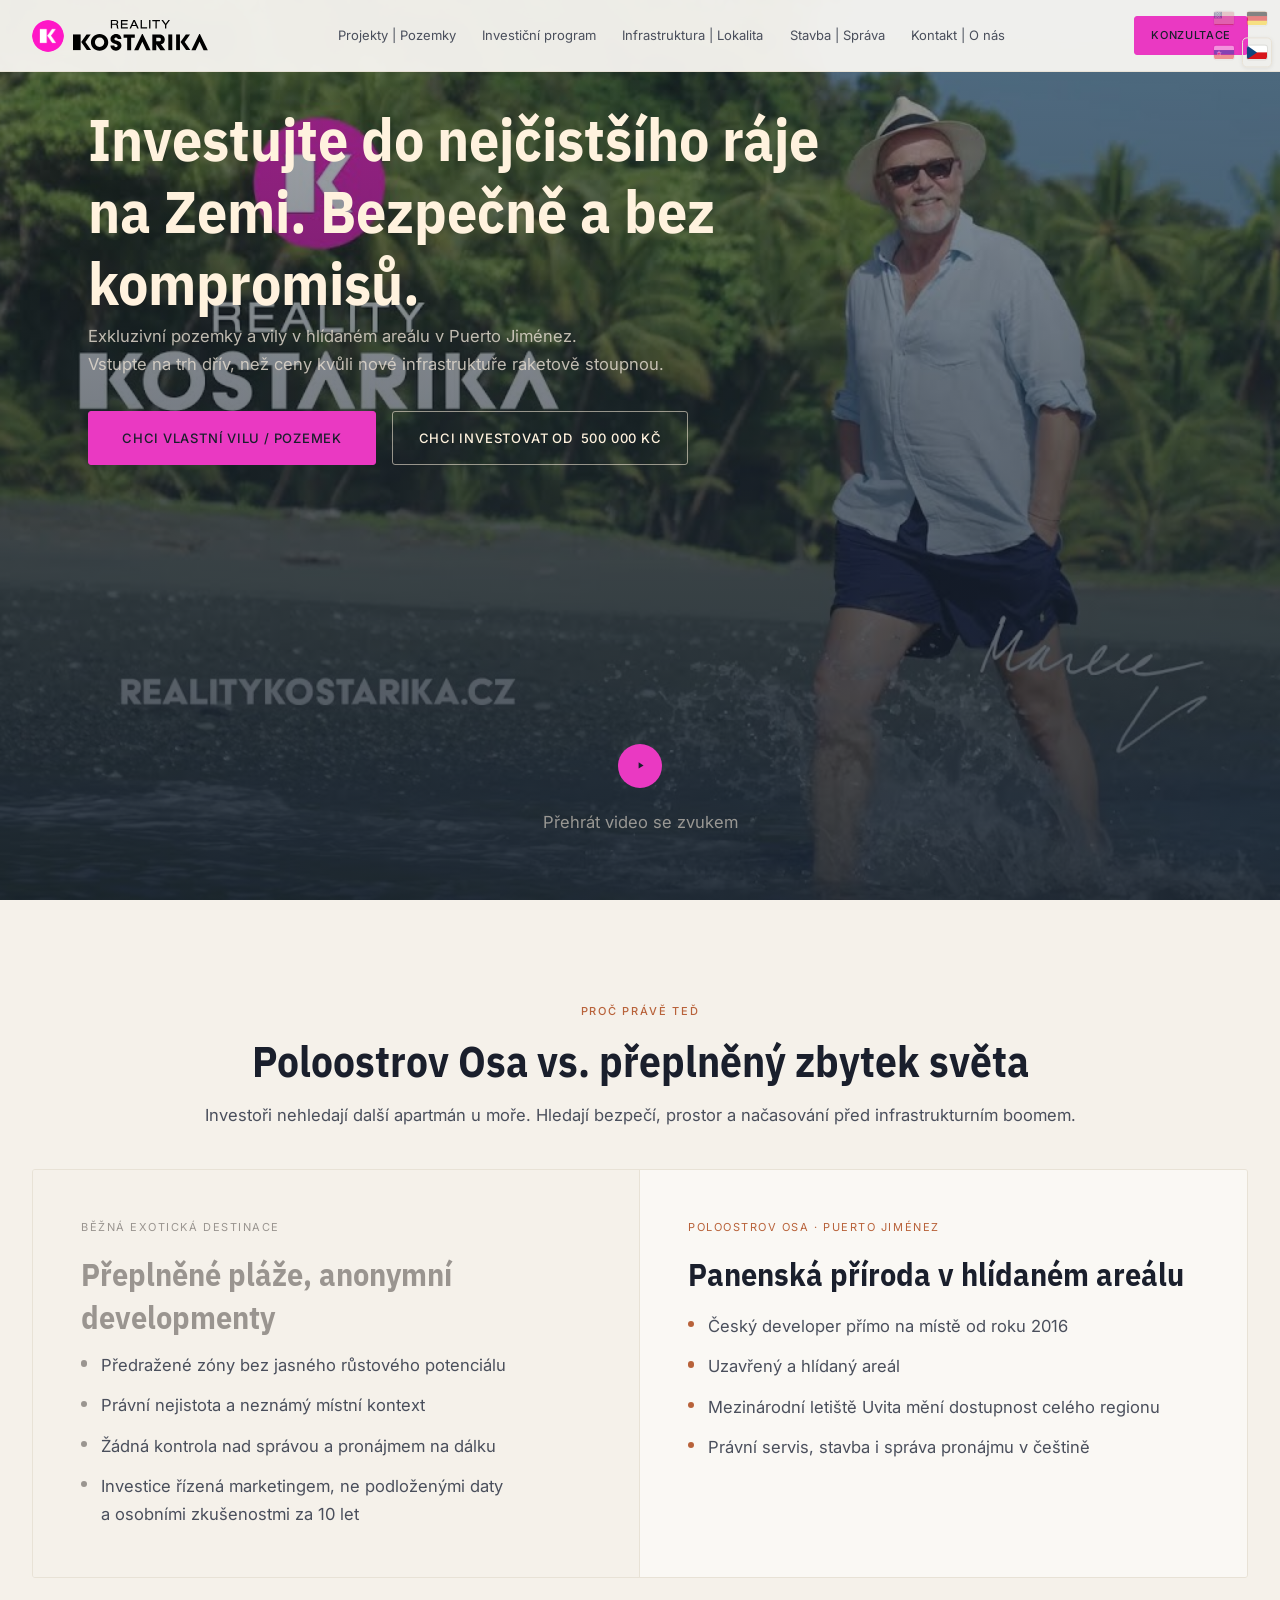
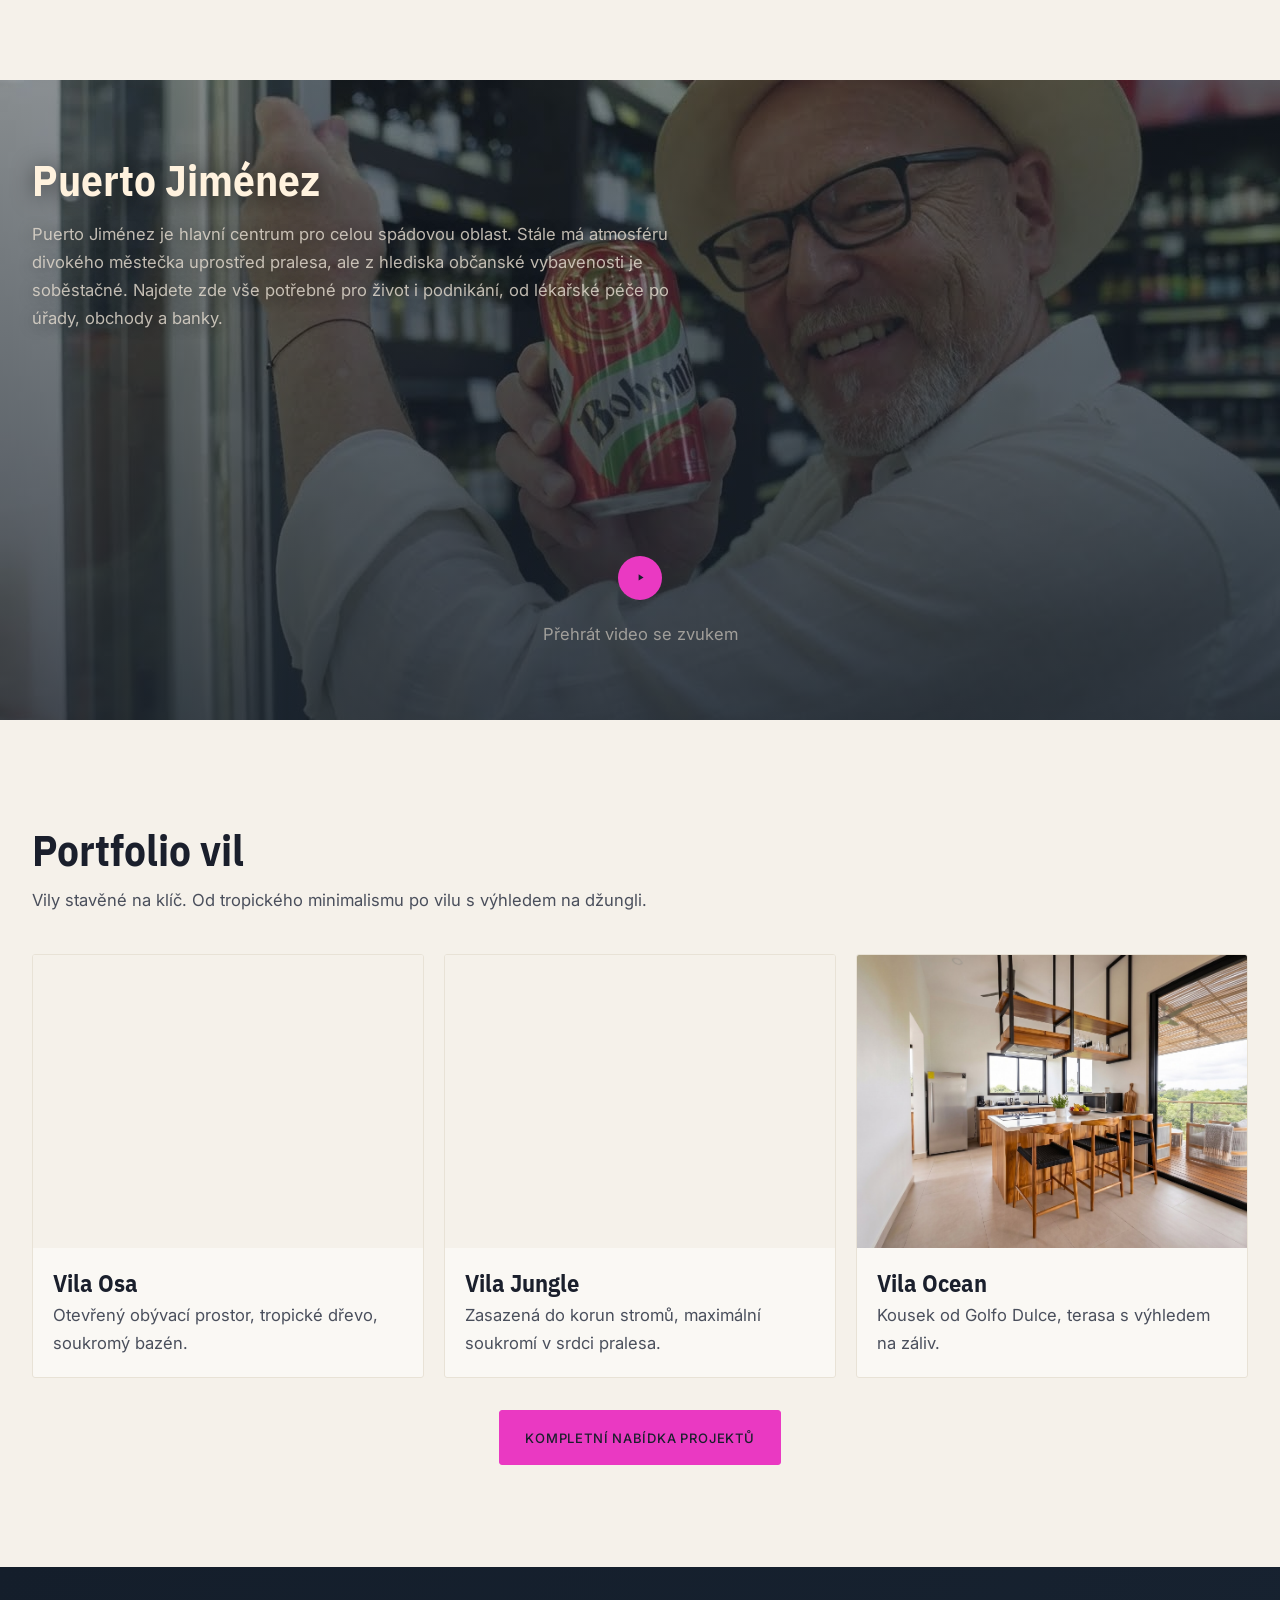
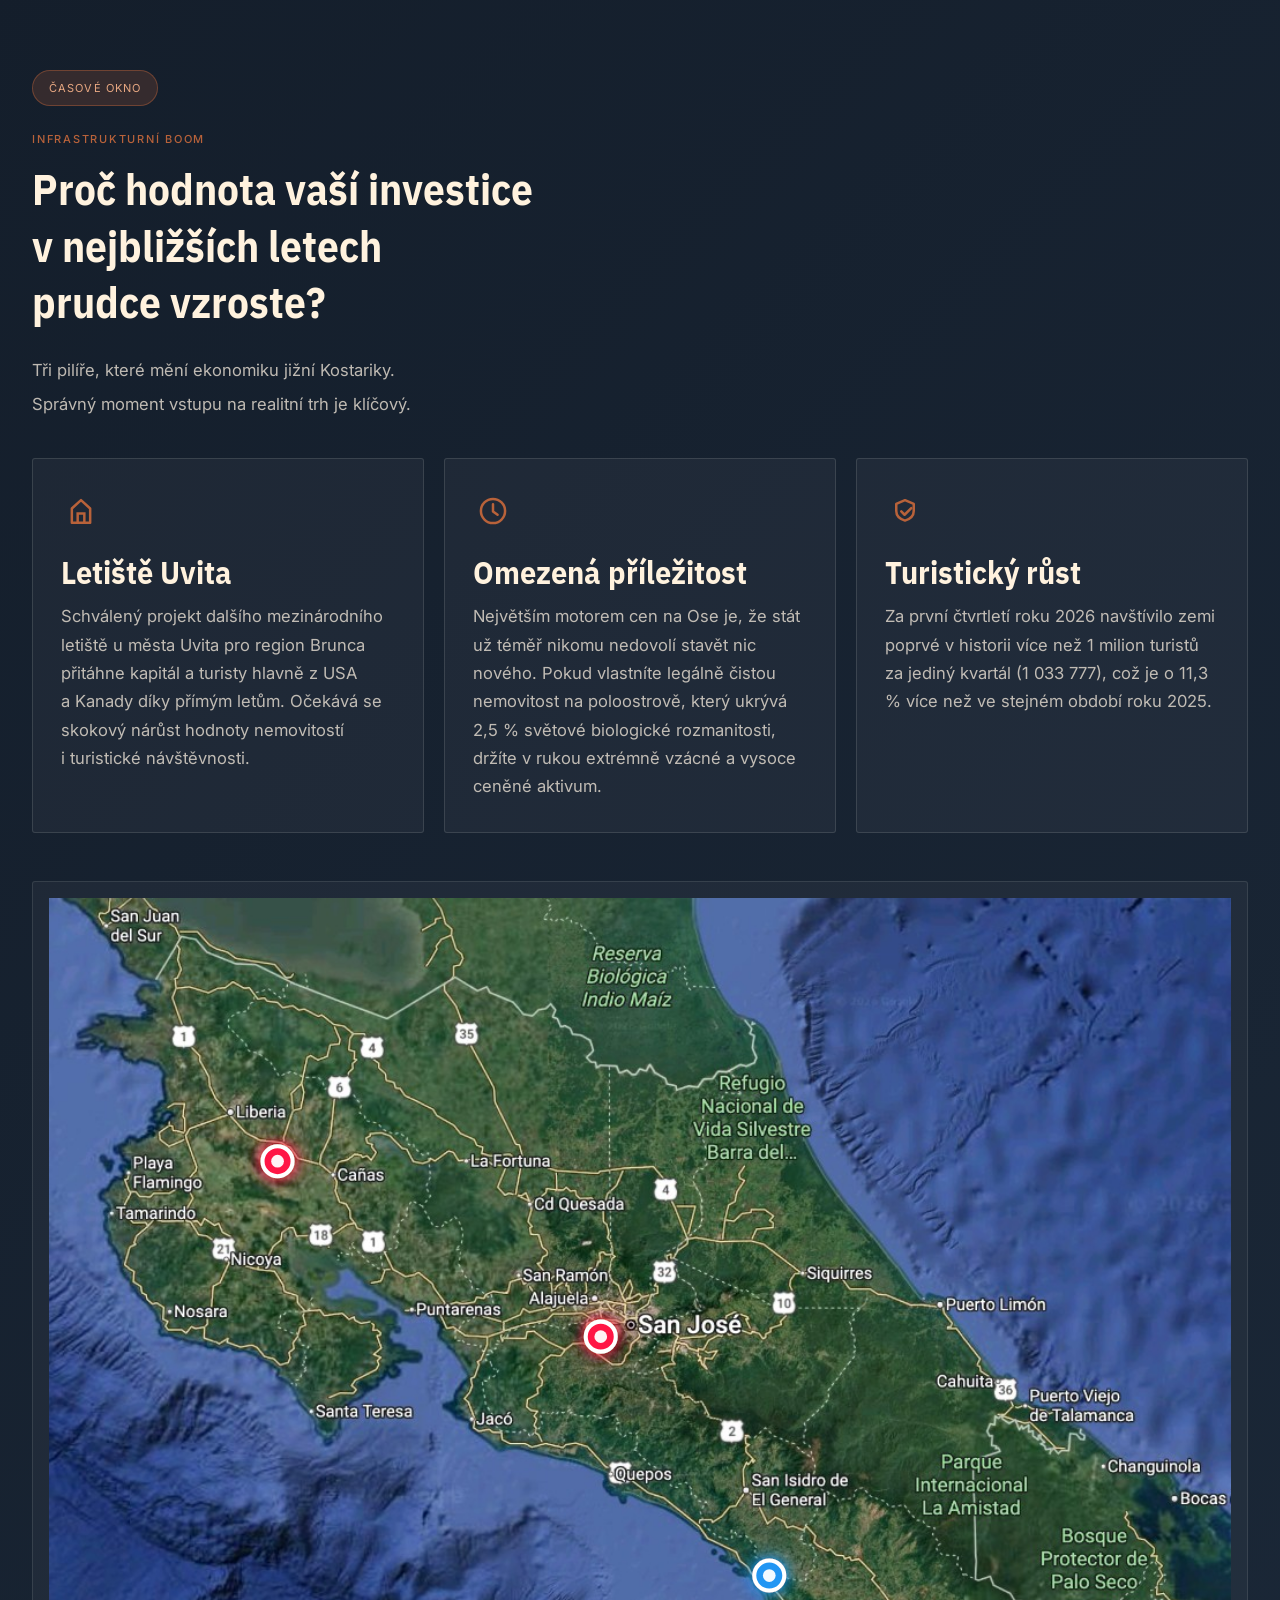
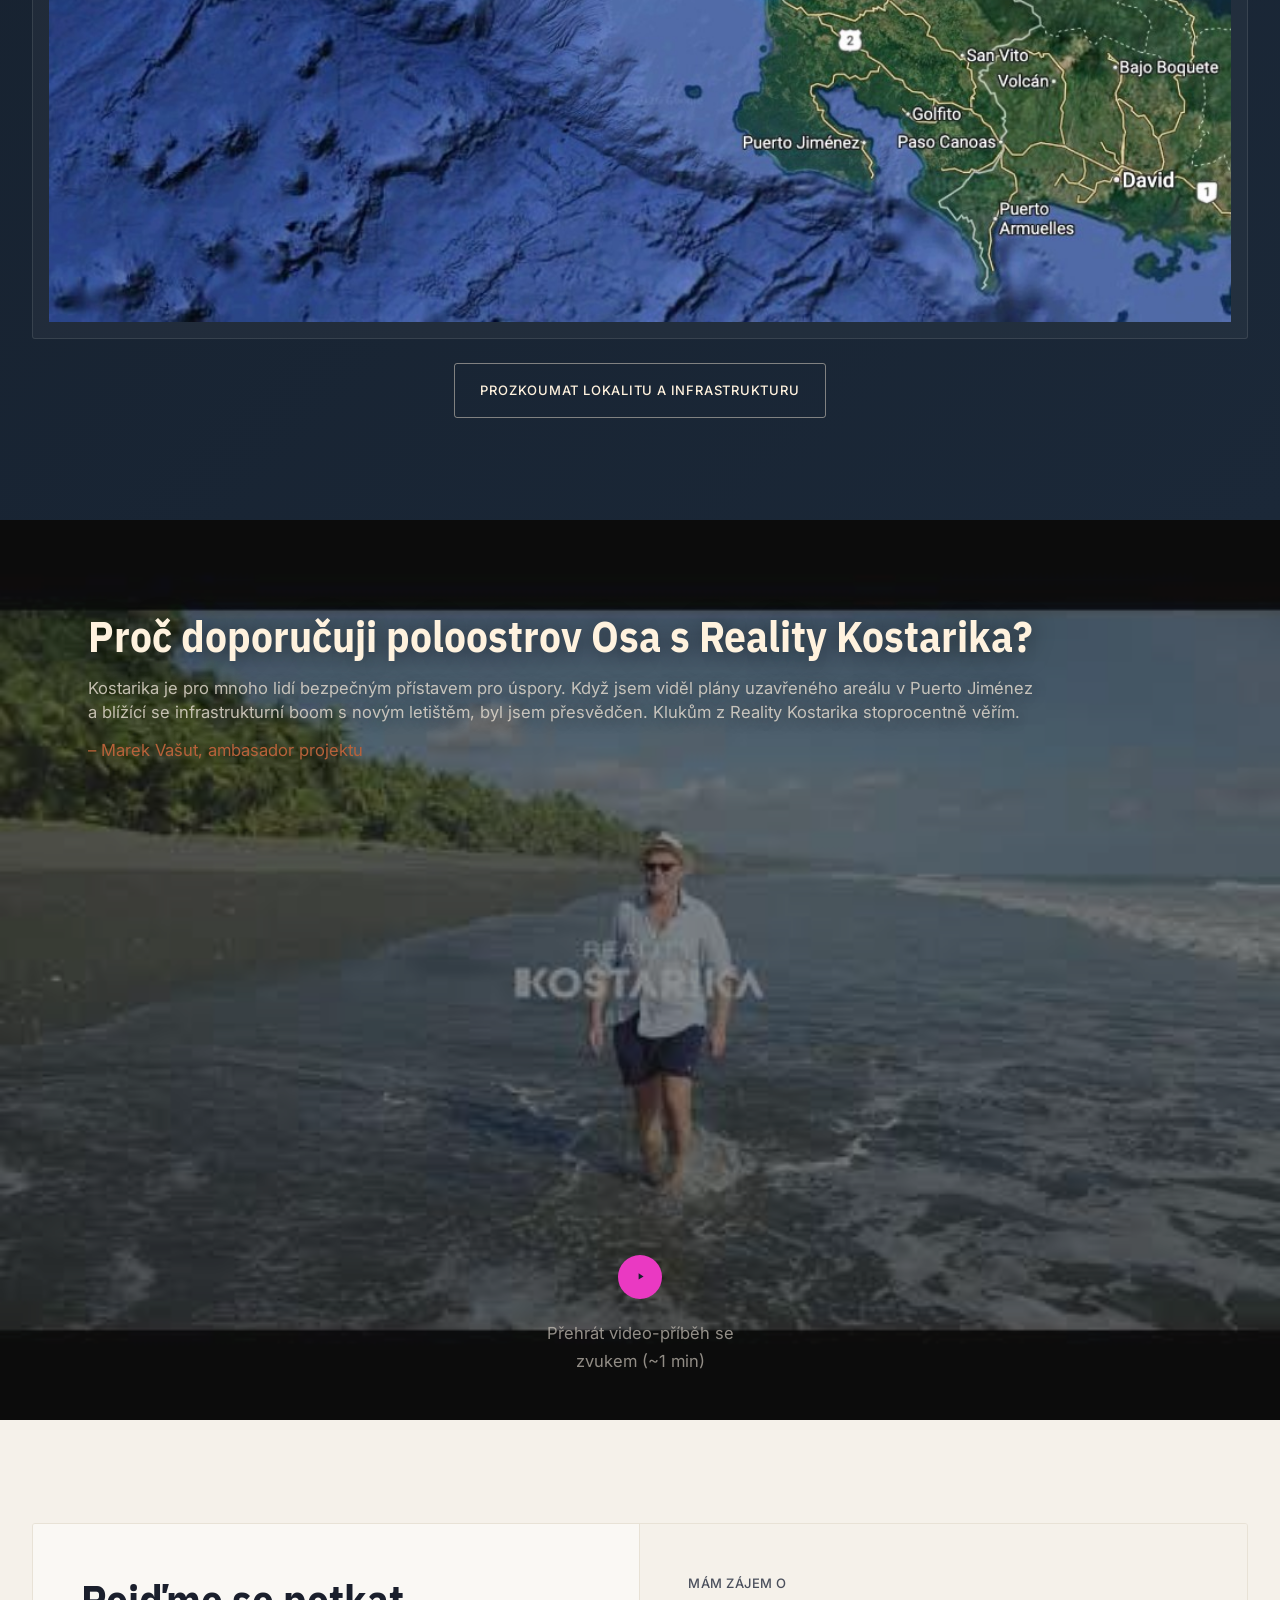
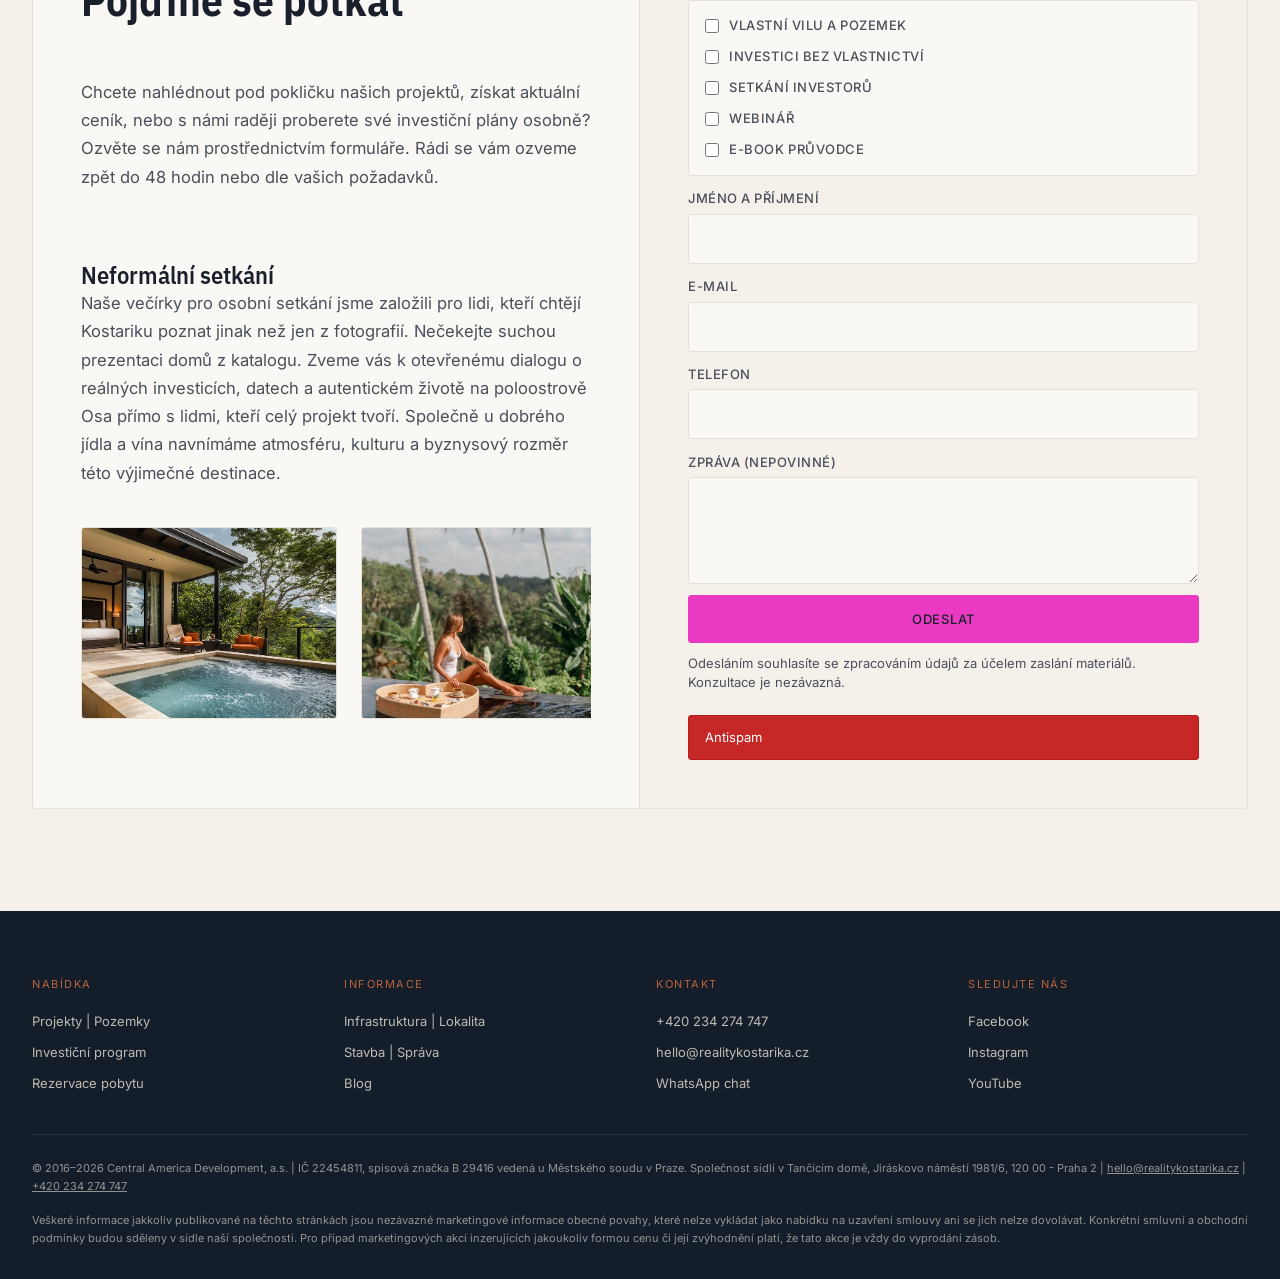
==== index.html @ 63e6f5db "První export produkčního webu Reality Kostarika. Samostatný repozitář připravený pro GitHub Pages — " ====
<!DOCTYPE html>
<html lang="cs-CZ">
<head>
  <meta charset="utf-8">
  <meta name="viewport" content="width=device-width, initial-scale=1">
  <title>Reality Kostarika – Investujte do nejčistšího ráje na Zemi</title>
  <meta name="description" content="Exkluzivní pozemky a vily v hlídaném areálu v Puerto Jiménez. Vlastní vila nebo investice bez vlastnictví – kompletní servis v češtině.">
  <link rel="stylesheet" href="/css/main.css">
  <link rel="icon" href="/assets/images/logo.svg" type="image/svg+xml">
</head>
<body>
  <header class="site-header">
    <div class="container site-header__inner">
      <a href="/" class="site-header__logo" aria-label="Reality Kostarika – úvod">
        <img src="/assets/images/youtube-avatar.png" alt="" class="site-header__logo-mark" width="32" height="32" decoding="async">
        <img src="/assets/images/logo.svg" alt="Reality Kostarika" class="site-header__logo-text" width="160" height="36">
      </a>
      <button type="button" class="nav-toggle" data-nav-toggle aria-expanded="false" aria-controls="site-nav" aria-label="Menu">
        <span></span><span></span><span></span>
      </button>
      <nav class="site-nav" id="site-nav" data-site-nav aria-label="Hlavní navigace">
        <a href="/projekty-pozemky">Projekty | Pozemky</a>
        <a href="/investicni-program">Investiční program</a>
        <a href="/infrastruktura-lokalita">Infrastruktura | Lokalita</a>
        <a href="/stavba-sprava">Stavba | Správa</a>
        <a href="/kontakt">Kontakt | O nás</a>
        <a href="/kontakt#kontakt-form" class="btn btn--outline-dark btn--sm site-header__cta site-header__cta-mobile">Konzultace</a>
      </nav>
      <div class="site-header__actions">
        <a href="/kontakt#kontakt-form" class="btn btn--outline-dark btn--sm site-header__cta site-header__cta-desktop">Konzultace</a>
        <nav class="lang-switcher" aria-label="Výběr jazyka">
          <button type="button" class="lang-switcher__btn" disabled title="English — již brzy" aria-label="English — již brzy">
            <img src="/assets/icons/flag-us.svg" alt="" width="20" height="14" decoding="async">
          </button>
          <button type="button" class="lang-switcher__btn" disabled title="Deutsch — již brzy" aria-label="Deutsch — již brzy">
            <img src="/assets/icons/flag-de.svg" alt="" width="20" height="14" decoding="async">
          </button>
          <button type="button" class="lang-switcher__btn" disabled title="Slovenčina — již brzy" aria-label="Slovenčina — již brzy">
            <img src="/assets/icons/flag-sk.svg" alt="" width="20" height="14" decoding="async">
          </button>
          <button type="button" class="lang-switcher__btn is-active" aria-current="true" aria-label="Čeština" title="Čeština">
            <img src="/assets/icons/flag-cz.svg" alt="" width="20" height="14" decoding="async">
          </button>
        </nav>
      </div>
    </div>
  </header>

  <main>
    <!-- Sekce 1: Hero -->
    <section class="hero" aria-labelledby="hero-heading">
      <div class="hero__video-wrap">
        <video class="hero__video" data-hero-video autoplay muted loop playsinline poster="/assets/video/hero-poster.jpg">
          <source src="/assets/video/hero.mp4?v=1080" type="video/mp4">
        </video>
      </div>
      <div class="container hero__content">
        <div class="hero__inner">
          <h1 class="heading-display" id="hero-heading">Investujte do nejčistšího ráje na Zemi. Bezpečně a bez kompromisů.</h1>
          <p class="lead">Exkluzivní pozemky a vily v hlídaném areálu v Puerto Jiménez.<br>Vstupte na trh dřív, než ceny kvůli nové infrastruktuře raketově stoupnou.</p>
          <div class="funnel">
            <a href="/projekty-pozemky" class="btn btn--primary">Chci vlastní vilu / pozemek</a>
            <a href="/investicni-program" class="btn btn--outline">Chci investovat od <span data-invest-min>500 000 Kč</span></a>
          </div>
        </div>
        <div class="media-star__play-col">
          <button type="button" class="media-star__play" data-video-open data-video-src="/assets/video/hero.mp4?v=1080" aria-label="Přehrát úvodní video se zvukem">
            <svg viewBox="0 0 24 24" fill="currentColor" aria-hidden="true"><path d="M8 5v14l11-7z"/></svg>
          </button>
          <p class="media-star__play-hint">Přehrát video se zvukem</p>
        </div>
      </div>
    </section>

    <!-- Sekce 2: Psychologický kontrast -->
    <section class="contrast section--cream" aria-labelledby="contrast-heading">
      <div class="container">
        <p class="eyebrow" style="text-align:center">Proč právě teď</p>
        <h2 class="heading-section" id="contrast-heading" style="text-align:center;margin-top:0.75rem">Poloostrov Osa vs. přeplněný zbytek světa</h2>
        <p class="lead contrast__intro">Investoři nehledají další apartmán u moře. Hledají bezpečí, prostor a načasování před infrastrukturním boomem.</p>
        <div class="contrast__grid">
          <div class="contrast__col contrast__col--world">
            <p class="contrast__label">Běžná exotická destinace</p>
            <h3 class="contrast__title">Přeplněné pláže, anonymní developmenty</h3>
            <ul class="contrast__list">
              <li>Předražené zóny bez jasného růstového potenciálu</li>
              <li>Právní nejistota a neznámý místní kontext</li>
              <li>Žádná kontrola nad správou a pronájmem na dálku</li>
              <li>Investice řízená marketingem, ne podloženými daty a osobními zkušenostmi za 10 let</li>
            </ul>
          </div>
          <div class="contrast__col contrast__col--osa">
            <p class="contrast__label">Poloostrov Osa · Puerto Jiménez</p>
            <h3 class="contrast__title">Panenská příroda v hlídaném areálu</h3>
            <ul class="contrast__list">
              <li>Český developer přímo na místě od roku 2016</li>
              <li>Uzavřený a hlídaný areál</li>
              <li>Mezinárodní letiště Uvita mění dostupnost celého regionu</li>
              <li>Právní servis, stavba i správa pronájmu v češtině</li>
            </ul>
          </div>
        </div>
      </div>
    </section>

    <!-- Sekce 3: Puerto Jiménez -->
    <section class="section puerto-video-section" aria-labelledby="masterplan-heading">
      <div class="puerto-video-section__video-wrap" aria-hidden="true">
        <video class="puerto-video-section__video" data-hero-video autoplay muted loop playsinline preload="metadata" poster="/assets/video/puerto-jimenez-poster.jpg" tabindex="-1">
          <source src="/assets/video/puerto-jimenez.mp4?v=1080" type="video/mp4">
        </video>
      </div>
      <div class="container puerto-video-section__inner">
        <div class="puerto-video-section__copy">
          <h2 class="heading-section" id="masterplan-heading">Puerto Jiménez</h2>
          <p class="lead puerto-video-section__lead">Puerto Jiménez je hlavní centrum pro celou spádovou oblast. Stále má atmosféru divokého městečka uprostřed pralesa, ale z hlediska občanské vybavenosti je soběstačné. Najdete zde vše potřebné pro život i podnikání, od lékařské péče po úřady, obchody a banky.</p>
        </div>
        <div class="media-star__play-col">
          <button type="button" class="media-star__play" data-video-open data-video-src="/assets/video/puerto-jimenez.mp4?v=1080" aria-label="Přehrát video Puerto Jiménez se zvukem">
            <svg viewBox="0 0 24 24" fill="currentColor" aria-hidden="true"><path d="M8 5v14l11-7z"/></svg>
          </button>
          <p class="media-star__play-hint">Přehrát video se zvukem</p>
        </div>
      </div>
    </section>

    <!-- Sekce 4: Portfolio vil -->
    <section class="section section--cream" id="projekty" aria-labelledby="villa-portfolio-heading">
      <div class="container">
        <h2 class="heading-section" id="villa-portfolio-heading">Portfolio vil</h2>
        <p class="lead villa-portfolio__intro">Vily stavěné na klíč. Od tropického minimalismu po vilu s výhledem na džungli.</p>
        <div class="villa-models">
          <article class="villa-card">
            <div class="villa-card__media" data-villa-carousel="osa">
              <img src="/assets/villas/villa-osa.jpg" alt="Vila Osa" class="villa-card__img" width="800" height="600" loading="lazy" data-villa-gallery="osa" data-villa-index="0">
            </div>
            <div class="villa-card__body">
              <h4 class="villa-card__title">Vila Osa</h4>
              <p class="villa-card__text">Otevřený obývací prostor, tropické dřevo, soukromý bazén.</p>
            </div>
          </article>
          <article class="villa-card">
            <div class="villa-card__media" data-villa-carousel="jungle">
              <img src="/assets/villas/villa-jungle.jpg" alt="Vila Jungle" class="villa-card__img" width="800" height="600" loading="lazy" data-villa-gallery="jungle" data-villa-index="0">
            </div>
            <div class="villa-card__body">
              <h4 class="villa-card__title">Vila Jungle</h4>
              <p class="villa-card__text">Zasazená do korun stromů, maximální soukromí v srdci pralesa.</p>
            </div>
          </article>
          <article class="villa-card">
            <div class="villa-card__media" data-villa-carousel="ocean">
              <img src="/assets/villas/villa-ocean.jpg" alt="Vila Ocean" class="villa-card__img" width="800" height="600" loading="lazy" data-villa-gallery="ocean" data-villa-index="0">
            </div>
            <div class="villa-card__body">
              <h4 class="villa-card__title">Vila Ocean</h4>
              <p class="villa-card__text">Kousek od Golfo Dulce, terasa s výhledem na záliv.</p>
            </div>
          </article>
        </div>
        <p class="villa-portfolio__cta">
          <a href="/projekty-pozemky" class="btn btn--primary">Kompletní nabídka projektů</a>
        </p>
      </div>
    </section>

    <!-- Sekce 5: Infrastrukturní boom -->
    <section class="section rocket" aria-labelledby="rocket-heading">
      <div class="container">
        <span class="urgency-banner">Časové okno</span>
        <p class="eyebrow">Infrastrukturní boom</p>
        <h2 class="heading-section" id="rocket-heading" style="margin-top:0.75rem;max-width:22ch">Proč hodnota vaší investice v nejbližších letech prudce vzroste?</h2>
        <p class="lead rocket__lead">Tři pilíře, které mění ekonomiku jižní Kostariky.</p>
        <p class="lead rocket__lead">Správný moment vstupu na realitní trh je klíčový.</p>
        <div class="rocket__pillars">
          <article class="pillar">
            <svg class="pillar__icon" viewBox="0 0 24 24" fill="none" aria-hidden="true"><path d="M12 5.5 6.5 10.5V19h11V10.5L12 5.5z" stroke="currentColor" stroke-width="1.5" stroke-linejoin="round"/><path d="M10 19v-5.5h4V19" stroke="currentColor" stroke-width="1.5"/></svg>
            <h3 class="pillar__title">Letiště Uvita</h3>
            <p class="pillar__text">Schválený projekt dalšího mezinárodního letiště u města Uvita pro region Brunca přitáhne kapitál a turisty hlavně z USA a Kanady díky přímým letům. Očekává se skokový nárůst hodnoty nemovitostí i turistické návštěvnosti.</p>
          </article>
          <article class="pillar">
            <svg class="pillar__icon" viewBox="0 0 24 24" fill="none" aria-hidden="true"><circle cx="12" cy="12" r="7.25" stroke="currentColor" stroke-width="1.5"/><path d="M12 8v4.25l2.75 2" stroke="currentColor" stroke-width="1.5" stroke-linecap="round" stroke-linejoin="round"/></svg>
            <h3 class="pillar__title">Omezená příležitost</h3>
            <p class="pillar__text">Největším motorem cen na Ose je, že stát už téměř nikomu nedovolí stavět nic nového. Pokud vlastníte legálně čistou nemovitost na poloostrově, který ukrývá 2,5 % světové biologické rozmanitosti, držíte v rukou extrémně vzácné a vysoce ceněné aktivum.</p>
          </article>
          <article class="pillar">
            <svg class="pillar__icon" viewBox="0 0 24 24" fill="none" aria-hidden="true"><path d="M12 5.5 17.25 7.75V12c0 2.85-1.95 4.75-5.25 5.75-3.3-1-5.25-2.9-5.25-5.75V7.75L12 5.5z" stroke="currentColor" stroke-width="1.5" stroke-linejoin="round"/><path d="M9.75 12.25 11.75 14.25 15.75 10.25" stroke="currentColor" stroke-width="1.5" stroke-linecap="round" stroke-linejoin="round"/></svg>
            <h3 class="pillar__title">Turistický růst</h3>
            <p class="pillar__text">Za první čtvrtletí roku 2026 navštívilo zemi poprvé v historii více než 1 milion turistů za jediný kvartál (1 033 777), což je o 11,3 % více než ve stejném období roku 2025.</p>
          </article>
        </div>
        <div class="rocket__map">
          <div class="rocket__map-canvas">
            <img src="/assets/images/hp-costa-rica-map.png" alt="Mapa Kostariky s letišti a rozvojovou infrastrukturou" width="1024" height="887">
            <object data="/assets/images/hp-costa-rica-map-markers.svg" type="image/svg+xml" class="rocket__map-overlay" aria-hidden="true"></object>
          </div>
        </div>
        <p style="text-align:center;margin-top:1.5rem">
          <a href="/infrastruktura-lokalita" class="btn btn--outline">Prozkoumat lokalitu a infrastrukturu</a>
        </p>
      </div>
    </section>

    <!-- Sekce 6: Mediální hvězda -->
    <section class="media-star" aria-labelledby="media-star-heading">
      <div class="media-star__video-wrap">
        <video class="media-star__video" data-star-loop autoplay muted loop playsinline poster="/assets/video/star-poster.jpg">
          <source src="/assets/video/star-loop.mp4?v=1080" type="video/mp4">
        </video>
      </div>
      <div class="container media-star__content">
        <div class="media-star__intro">
          <h2 class="heading-section media-star__heading" id="media-star-heading">Proč doporučuji poloostrov Osa s Reality Kostarika?</h2>
          <p class="lead media-star__quote">Kostarika je pro mnoho lidí bezpečným přístavem pro úspory. Když jsem viděl plány uzavřeného areálu v Puerto Jiménez a blížící se infrastrukturní boom s novým letištěm, byl jsem přesvědčen. Klukům z Reality Kostarika stoprocentně věřím.</p>
          <p class="media-star__attribution">– Marek Vašut, ambasador projektu</p>
        </div>
        <div class="media-star__play-col">
          <button type="button" class="media-star__play" data-video-open data-video-src="/assets/video/star-full.mp4?v=1080" aria-label="Přehrát video-příběh se zvukem">
            <svg viewBox="0 0 24 24" fill="currentColor" aria-hidden="true"><path d="M8 5v14l11-7z"/></svg>
          </button>
          <p class="media-star__play-hint">Přehrát video-příběh se zvukem (~1 min)</p>
        </div>
      </div>
    </section>

    <!-- Sekce 7: CTA formulář -->
    <section class="section section--cream contact-cta contact-cta--meet" id="kontakt" aria-labelledby="cta-heading">
      <div class="container">
        <div class="contact-cta__grid">
          <div class="contact-cta__intro">
            <h2 class="heading-section contact-cta__heading" id="cta-heading">Pojďme se potkat</h2>
            <div class="contact-cta__copy">
              <p class="lead contact-cta__lead">Chcete nahlédnout pod pokličku našich projektů, získat aktuální ceník, nebo s námi raději proberete své investiční plány osobně? Ozvěte se nám prostřednictvím formuláře. Rádi se vám ozveme zpět do 48 hodin nebo dle vašich požadavků.</p>
            </div>
            <div class="contact-cta__events">
              <h3 class="contact-cta__events-heading" id="investor-meetups-heading">Neformální setkání</h3>
              <p class="lead contact-cta__lead contact-cta__events-text">Naše večírky pro osobní setkání jsme založili pro lidi, kteří chtějí Kostariku poznat jinak než jen z fotografií. Nečekejte suchou prezentaci domů z katalogu. Zveme vás k otevřenému dialogu o reálných investicích, datech a autentickém životě na poloostrově Osa přímo s lidmi, kteří celý projekt tvoří. Společně u dobrého jídla a vína navnímáme atmosféru, kulturu a byznysový rozměr této výjimečné destinace.</p>
              <div class="team-carousel team-carousel--events" data-team-carousel aria-roledescription="carousel" aria-labelledby="investor-meetups-heading">
                <div class="team-carousel__viewport">
                  <div class="team-carousel__track" data-team-carousel-track>
                    <figure class="event-photo">
                      <img src="/assets/events/69b2ccb34f0f4f3576349ebd_f97e67_3711f15104e64d9f987727aa337c1e78~mv2.avif" alt="Setkání investorů v Praze" width="640" height="480" loading="lazy" decoding="async">
                    </figure>
                    <figure class="event-photo">
                      <img src="/assets/events/69b2ccb366f6df3e1f548328_f97e67_8d1b9c2617594fcabb09e1aa01e0b4b3~mv2.avif" alt="Prezentace investičního programu" width="640" height="480" loading="lazy" decoding="async">
                    </figure>
                    <figure class="event-photo">
                      <img src="/assets/events/69b2ccb3fa9a5a618751b561_f97e67_586891e717fc4e40ae37b7f255cb253a~mv2.avif" alt="Neformální večírek pro investory" width="640" height="480" loading="lazy" decoding="async">
                    </figure>
                    <figure class="event-photo">
                      <img src="/assets/events/6a07049ef5cc5ab7210f6015_DSC01408.JPG" alt="Setkání investorů" width="640" height="480" loading="lazy" decoding="async">
                    </figure>
                    <figure class="event-photo">
                      <img src="/assets/events/6a01a496d5240ba514e670f3_Fotka%202.jpg" alt="Roadshow Reality Kostarika" width="640" height="480" loading="lazy" decoding="async">
                    </figure>
                    <figure class="event-photo">
                      <img src="/assets/events/6a07049e40e4b032606f8b8a_DSC01245.JPG" alt="Diskuze s investory" width="640" height="480" loading="lazy" decoding="async">
                    </figure>
                    <figure class="event-photo">
                      <img src="/assets/events/6a1d5223378e0b36e3532f9c_DSC03750-3.jpg" alt="Večírek investorů" width="640" height="480" loading="lazy" decoding="async">
                    </figure>
                    <figure class="event-photo">
                      <img src="/assets/events/6a1d529769e6b56a201ff75c_DSC03830.jpg" alt="Setkání v sále" width="640" height="480" loading="lazy" decoding="async">
                    </figure>
                    <figure class="event-photo">
                      <img src="/assets/events/6a0706080fc89d58ca7fa061_Fo%20(1).jpg" alt="Networking po přednášce" width="640" height="480" loading="lazy" decoding="async">
                    </figure>
                    <figure class="event-photo">
                      <img src="/assets/events/6a07049e347a837a89d87731_DSC01476.JPG" alt="Prezentace projektů na Kostarice" width="640" height="480" loading="lazy" decoding="async">
                    </figure>
                  </div>
                </div>
              </div>
            </div>
          </div>
          <div class="contact-cta__form-wrap">
            <form class="contact-cta__form card" data-lead-form>
              <fieldset class="form-field form-field--choices" data-interest-group>
                <legend class="form-field__legend">Mám zájem o</legend>
                <ul class="form-choices">
                  <li>
                    <label class="form-choice">
                      <input type="checkbox" name="interest" value="vila" required>
                      <span class="form-choice__text">Vlastní vilu a pozemek</span>
                    </label>
                  </li>
                  <li>
                    <label class="form-choice">
                      <input type="checkbox" name="interest" value="investice">
                      <span class="form-choice__text">Investici bez vlastnictví</span>
                    </label>
                  </li>
                  <li>
                    <label class="form-choice">
                      <input type="checkbox" name="interest" value="setkani">
                      <span class="form-choice__text">Setkání investorů</span>
                    </label>
                  </li>
                  <li>
                    <label class="form-choice">
                      <input type="checkbox" name="interest" value="webinar">
                      <span class="form-choice__text">Webinář</span>
                    </label>
                  </li>
                  <li>
                    <label class="form-choice">
                      <input type="checkbox" name="interest" value="ebook">
                      <span class="form-choice__text">E-Book průvodce</span>
                    </label>
                  </li>
                </ul>
              </fieldset>
              <div class="form-field">
                <label for="name">Jméno a příjmení</label>
                <input type="text" id="name" name="name" autocomplete="name" required>
              </div>
              <div class="form-field">
                <label for="email">E-mail</label>
                <input type="email" id="email" name="email" autocomplete="email" required>
              </div>
              <div class="form-field">
                <label for="phone">Telefon</label>
                <input type="tel" id="phone" name="phone" autocomplete="tel" required>
              </div>
              <div class="form-field">
                <label for="message">Zpráva (nepovinné)</label>
                <textarea id="message" name="message" rows="3"></textarea>
              </div>
              <button type="submit" class="btn btn--primary btn--block">Odeslat</button>
              <p class="form-note">Odesláním souhlasíte se zpracováním údajů za účelem zaslání materiálů. Konzultace je nezávazná.</p>
              <p class="form-dev-note">Antispam</p>
            </form>
            <div class="form-success" data-form-success role="status">
              <strong>Děkujeme za zájem.</strong> Materiály vám připravíme a ozveme se do 24 hodin v pracovních dnech.
            </div>
          </div>
        </div>
      </div>
    </section>
  </main>

  <footer class="site-footer">
    <div class="container">
      <div class="site-footer__grid">
        <div>
          <p class="site-footer__title">Nabídka</p>
          <nav class="site-footer__links">
            <a href="/projekty-pozemky" class="site-footer__link">Projekty | Pozemky</a>
            <a href="/investicni-program" class="site-footer__link">Investiční program</a>
            <a href="https://osabooking.com/" class="site-footer__link site-footer__link--pobyty" target="_blank" rel="noopener noreferrer">Rezervace pobytu</a>
          </nav>
        </div>
        <div>
          <p class="site-footer__title">Informace</p>
          <nav class="site-footer__links">
            <a href="/infrastruktura-lokalita" class="site-footer__link">Infrastruktura | Lokalita</a>
            <a href="/stavba-sprava" class="site-footer__link">Stavba | Správa</a>
            <button type="button" class="site-footer__link" data-blog-open>Blog</button>
          </nav>
        </div>
        <div>
          <p class="site-footer__title">Kontakt</p>
          <nav class="site-footer__links">
            <a href="tel:+420234274747" class="site-footer__link">+420 234 274 747</a>
            <a href="mailto:hello@realitykostarika.cz" class="site-footer__link">hello@realitykostarika.cz</a>
            <a href="https://wa.me/420234274747" class="site-footer__link" target="_blank" rel="noopener">WhatsApp chat</a>
          </nav>
        </div>
        <div>
          <p class="site-footer__title">Sledujte nás</p>
          <nav class="site-footer__links" aria-label="Sociální sítě">
            <a href="https://www.facebook.com/realitykostarika11/directory_contact_info" class="site-footer__link" target="_blank" rel="noopener">Facebook</a>
            <a href="https://www.instagram.com/stories/realitykostarika/" class="site-footer__link" target="_blank" rel="noopener">Instagram</a>
            <a href="https://www.youtube.com/@realitykostarika/featured" class="site-footer__link" target="_blank" rel="noopener">YouTube</a>
          </nav>
        </div>
      </div>
      <div class="site-footer__legal">
        <p>© 2016–2026 Central America Development, a.s. | IČ 22454811, spisová značka B 29416 vedená u Městského soudu v Praze. Společnost sídlí v Tančícím domě, Jiráskovo náměstí 1981/6, 120 00 - Praha 2 | <a href="mailto:hello@realitykostarika.cz">hello@realitykostarika.cz</a> | <a href="tel:+420234274747">+420 234 274 747</a></p>
        <p>Veškeré informace jakkoliv publikované na těchto stránkách jsou nezávazné marketingové informace obecné povahy, které nelze vykládat jako nabídku na uzavření smlouvy ani se jich nelze dovolávat. Konkrétní smluvní a obchodní podmínky budou sděleny v sídle naší společnosti. Pro případ marketingových akcí inzerujících jakoukoliv formou cenu či její zvýhodnění platí, že tato akce je vždy do vyprodání zásob.</p>
      </div>
    </div>
  </footer>

  <div class="video-lightbox" data-video-lightbox aria-hidden="true" role="dialog" aria-modal="true" aria-label="Video">
    <div class="video-lightbox__backdrop" data-video-backdrop></div>
    <div class="video-lightbox__shell">
      <button type="button" class="video-lightbox__close" data-video-close aria-label="Zavřít video">×</button>
      <div class="video-lightbox__dialog">
        <video class="video-lightbox__video" data-video-player controls playsinline hidden></video>
        <iframe class="video-lightbox__iframe" data-video-iframe title="Video" loading="lazy" referrerpolicy="strict-origin-when-cross-origin" allow="accelerometer; autoplay; clipboard-write; encrypted-media; gyroscope; picture-in-picture; web-share" allowfullscreen hidden></iframe>
      </div>
    </div>
  </div>

  <div class="image-lightbox" data-image-lightbox aria-hidden="true" role="dialog" aria-modal="true" aria-label="Prohlížení fotografií">
    <div class="image-lightbox__backdrop" data-image-backdrop></div>
    <div class="image-lightbox__dialog">
      <button type="button" class="image-lightbox__close" data-image-close aria-label="Zavřít">
        ×
      </button>
      <button type="button" class="image-lightbox__nav image-lightbox__nav--prev" data-image-prev aria-label="Předchozí fotka">
        <svg class="image-lightbox__nav-icon" viewBox="0 0 24 24" fill="none" xmlns="http://www.w3.org/2000/svg" aria-hidden="true">
          <path d="M14.5 5.5L8.5 12L14.5 18.5" stroke="currentColor" stroke-width="2" stroke-linecap="round" stroke-linejoin="round"/>
        </svg>
      </button>
      <img class="image-lightbox__img" data-image-img src="" alt="">
      <button type="button" class="image-lightbox__nav image-lightbox__nav--next" data-image-next aria-label="Další fotka">
        <svg class="image-lightbox__nav-icon" viewBox="0 0 24 24" fill="none" xmlns="http://www.w3.org/2000/svg" aria-hidden="true">
          <path d="M9.5 5.5L15.5 12L9.5 18.5" stroke="currentColor" stroke-width="2" stroke-linecap="round" stroke-linejoin="round"/>
        </svg>
      </button>
    </div>
  </div>

  <script src="/js/blog-data.js" defer></script>
  <script src="/js/blog-content.js" defer></script>
  <script src="/js/costa-map-markers.js" defer></script>
  <script src="/js/main.js?v=video1" defer></script>
</body>
</html>
---- css/main.css ----
@import url("https://fonts.googleapis.com/css2?family=IBM+Plex+Sans:wght@700;800&family=Inter:ital,wght@0,400;0,500;0,600;1,400&display=swap");
@import "tokens.css";
@import "base.css";
@import "components.css";
@import "sections.css";
@import "pages.css";
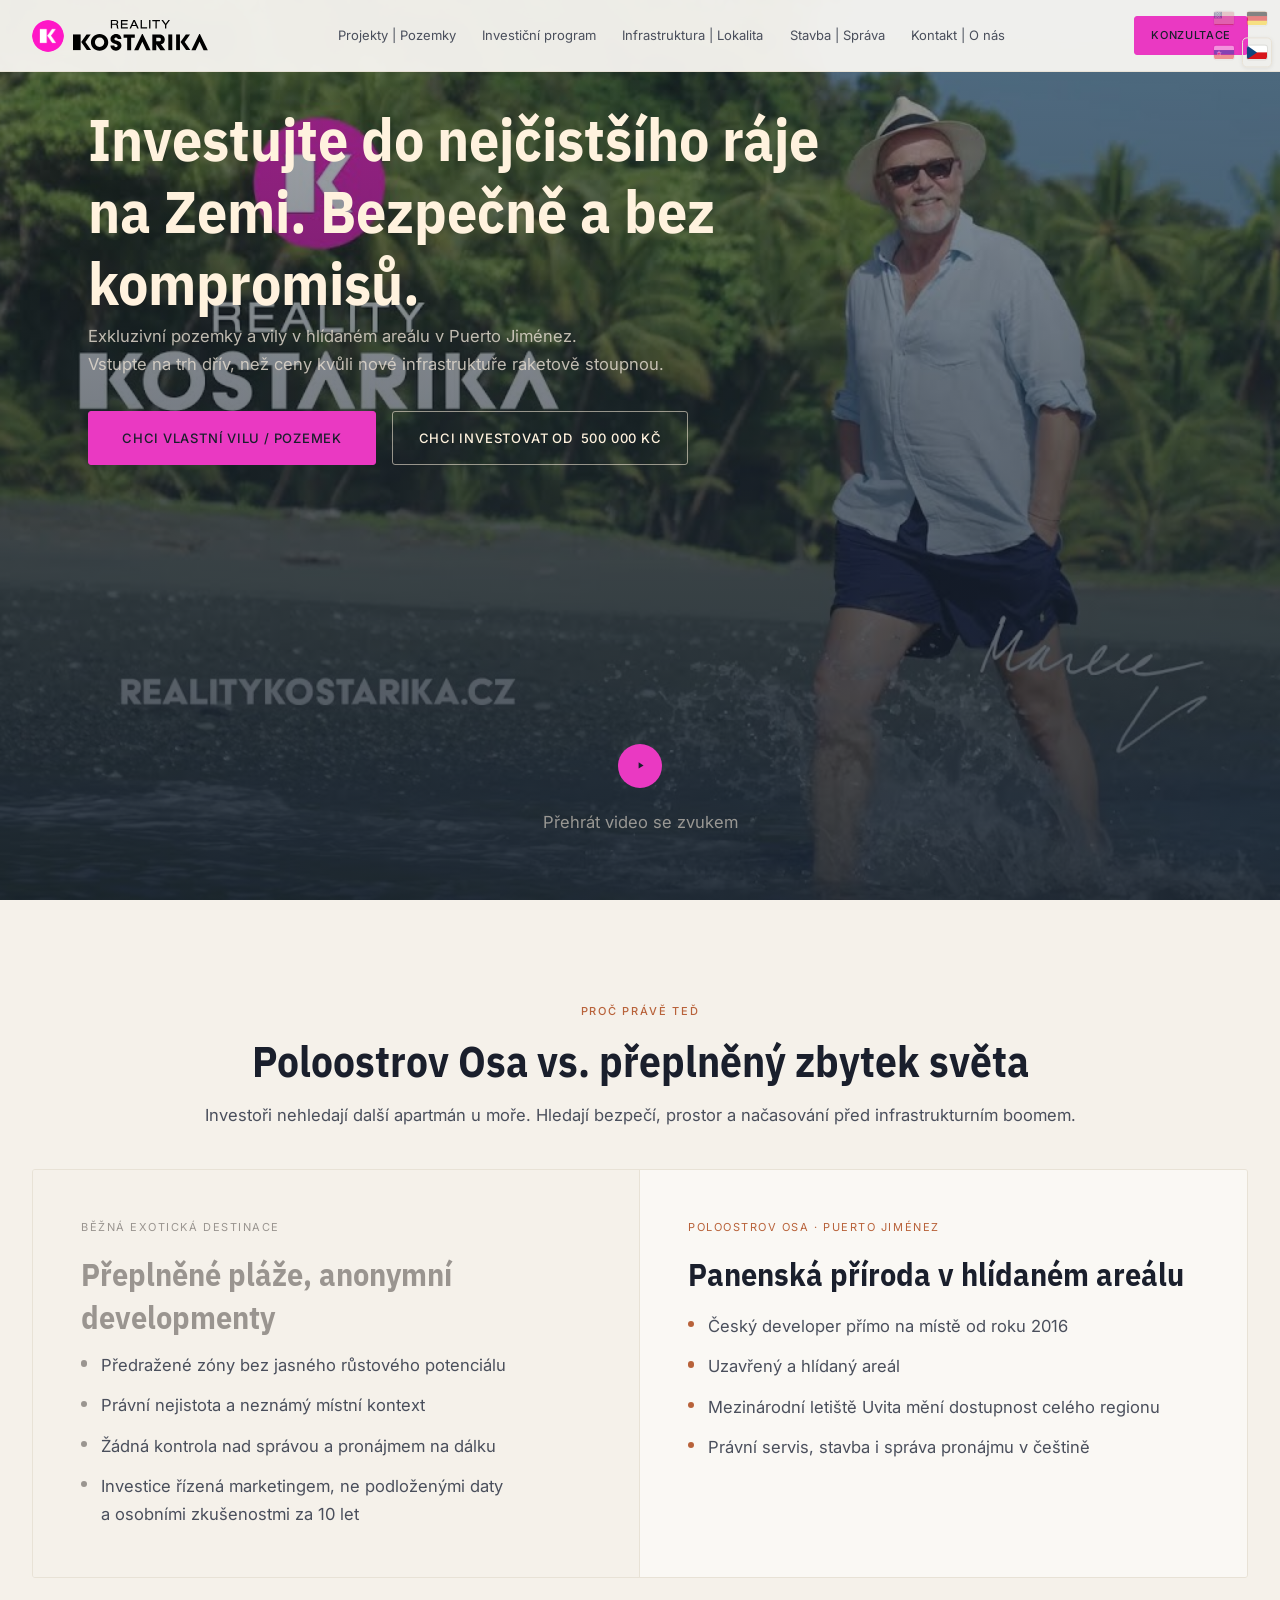
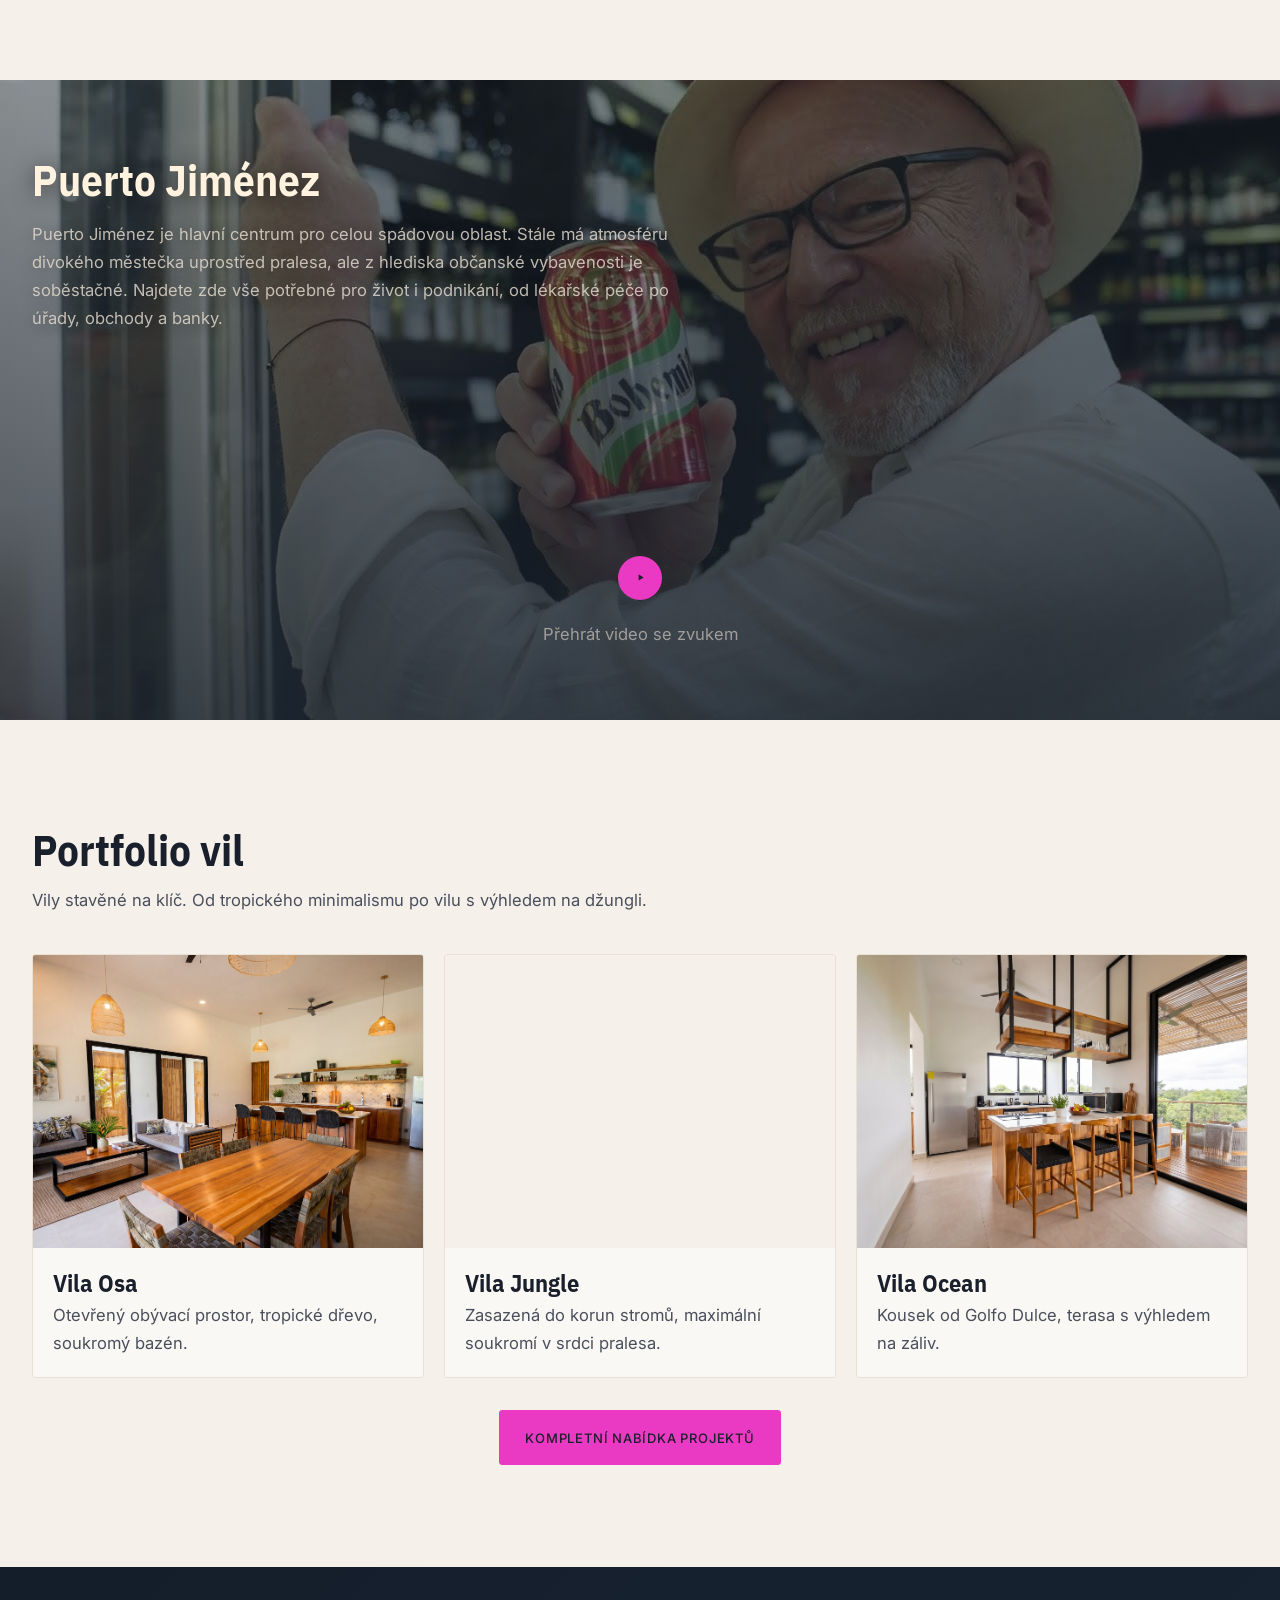
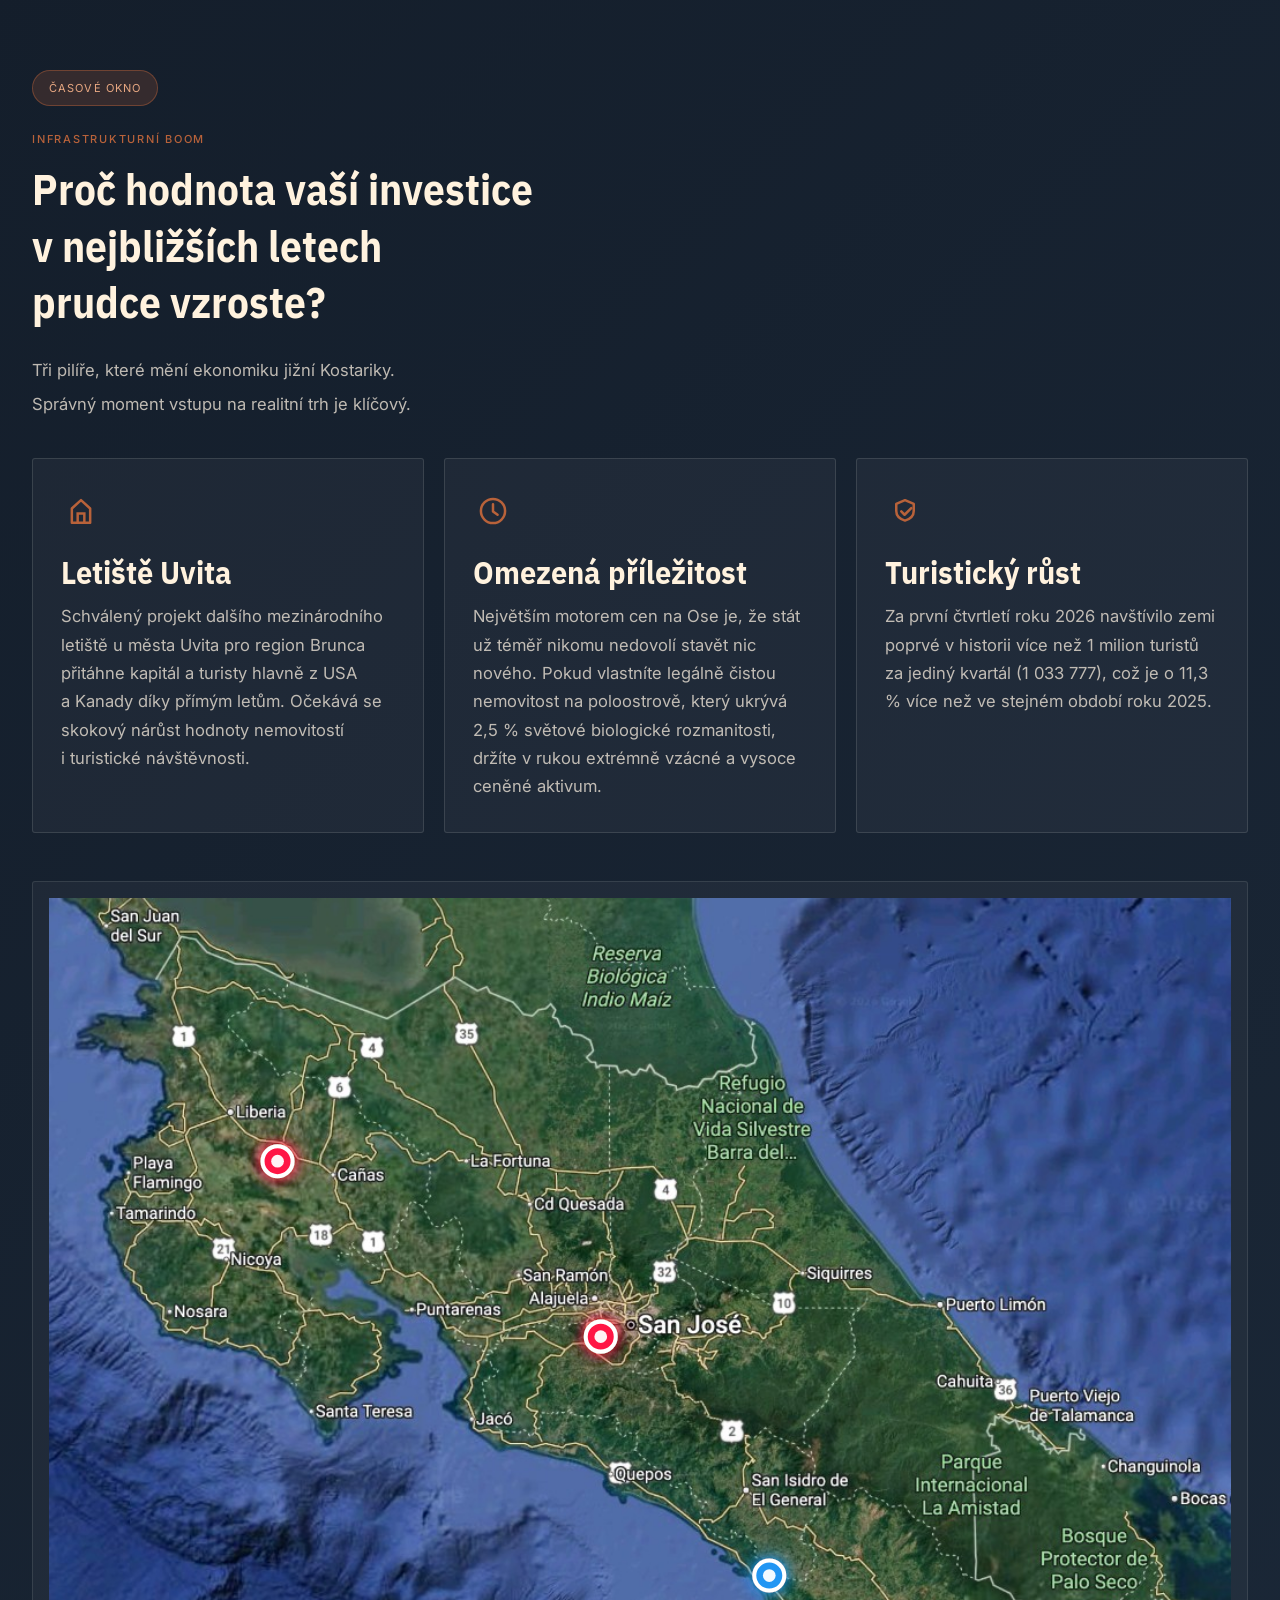
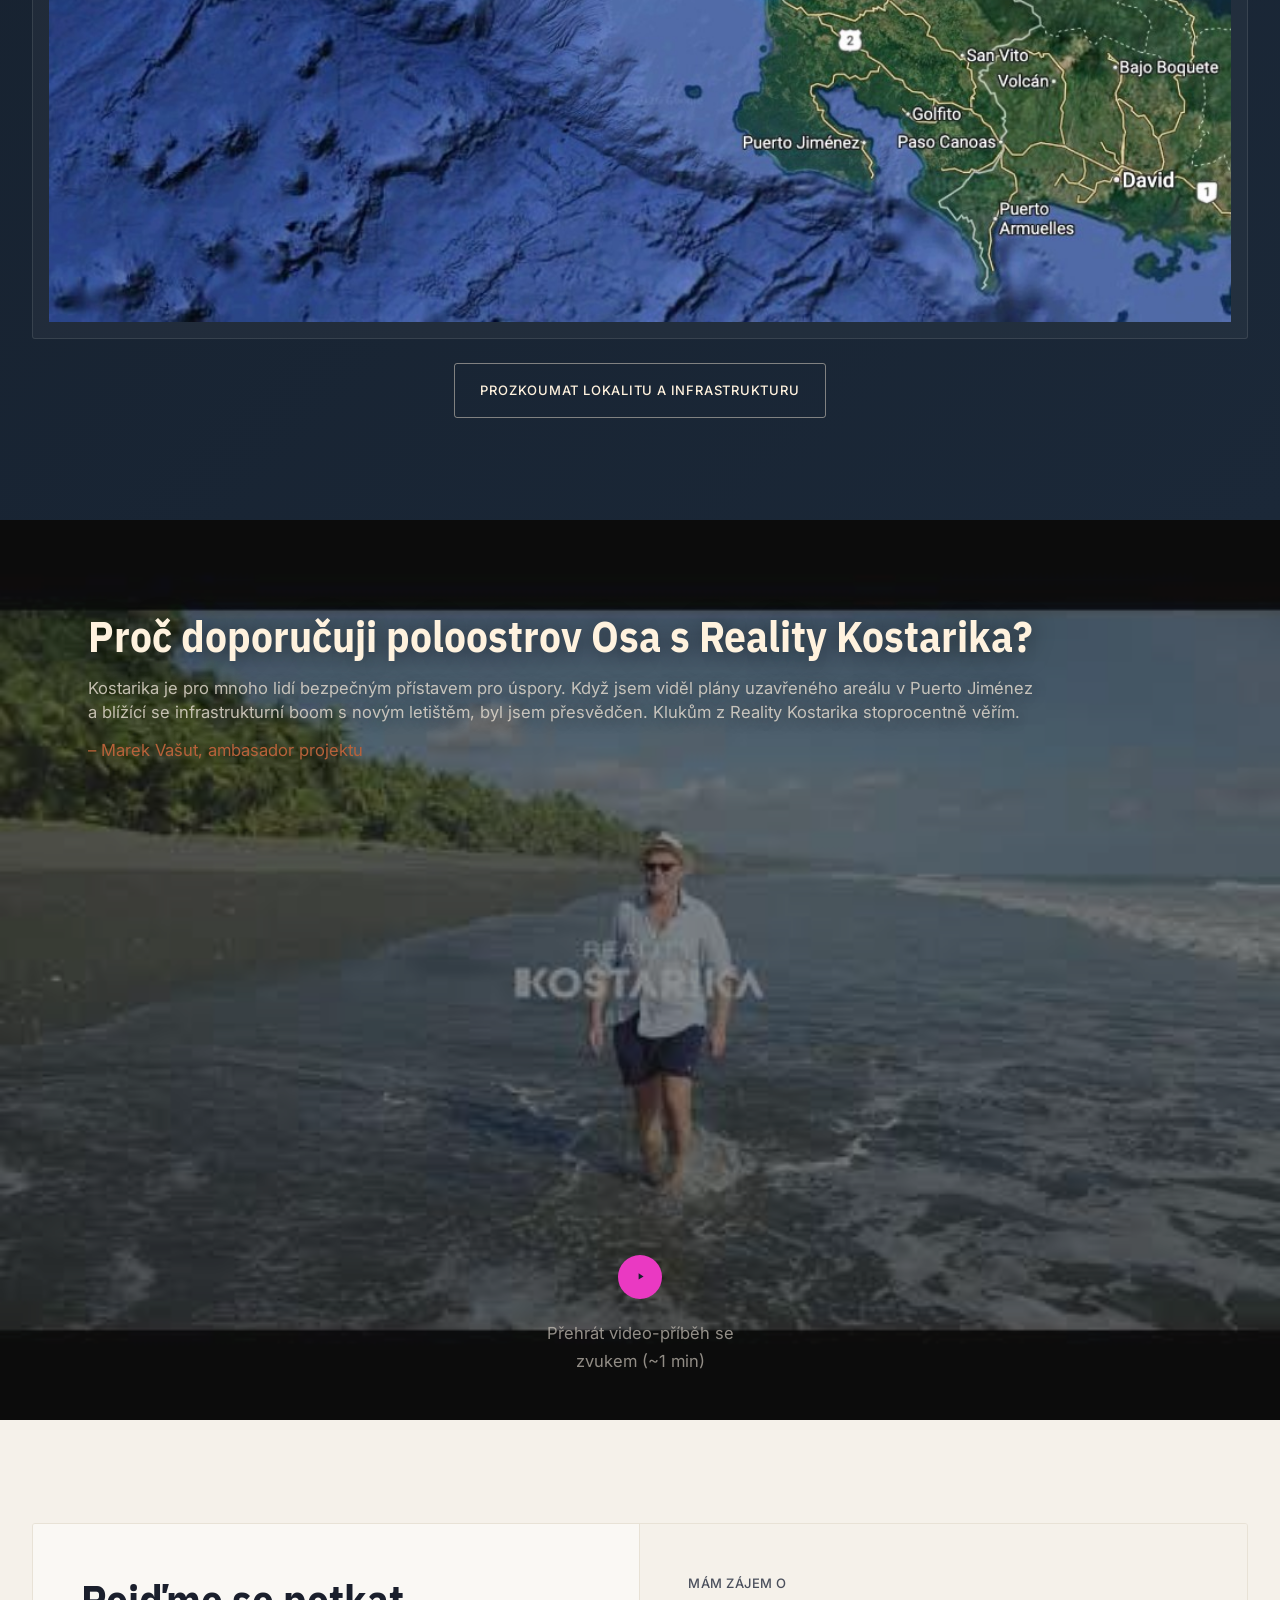
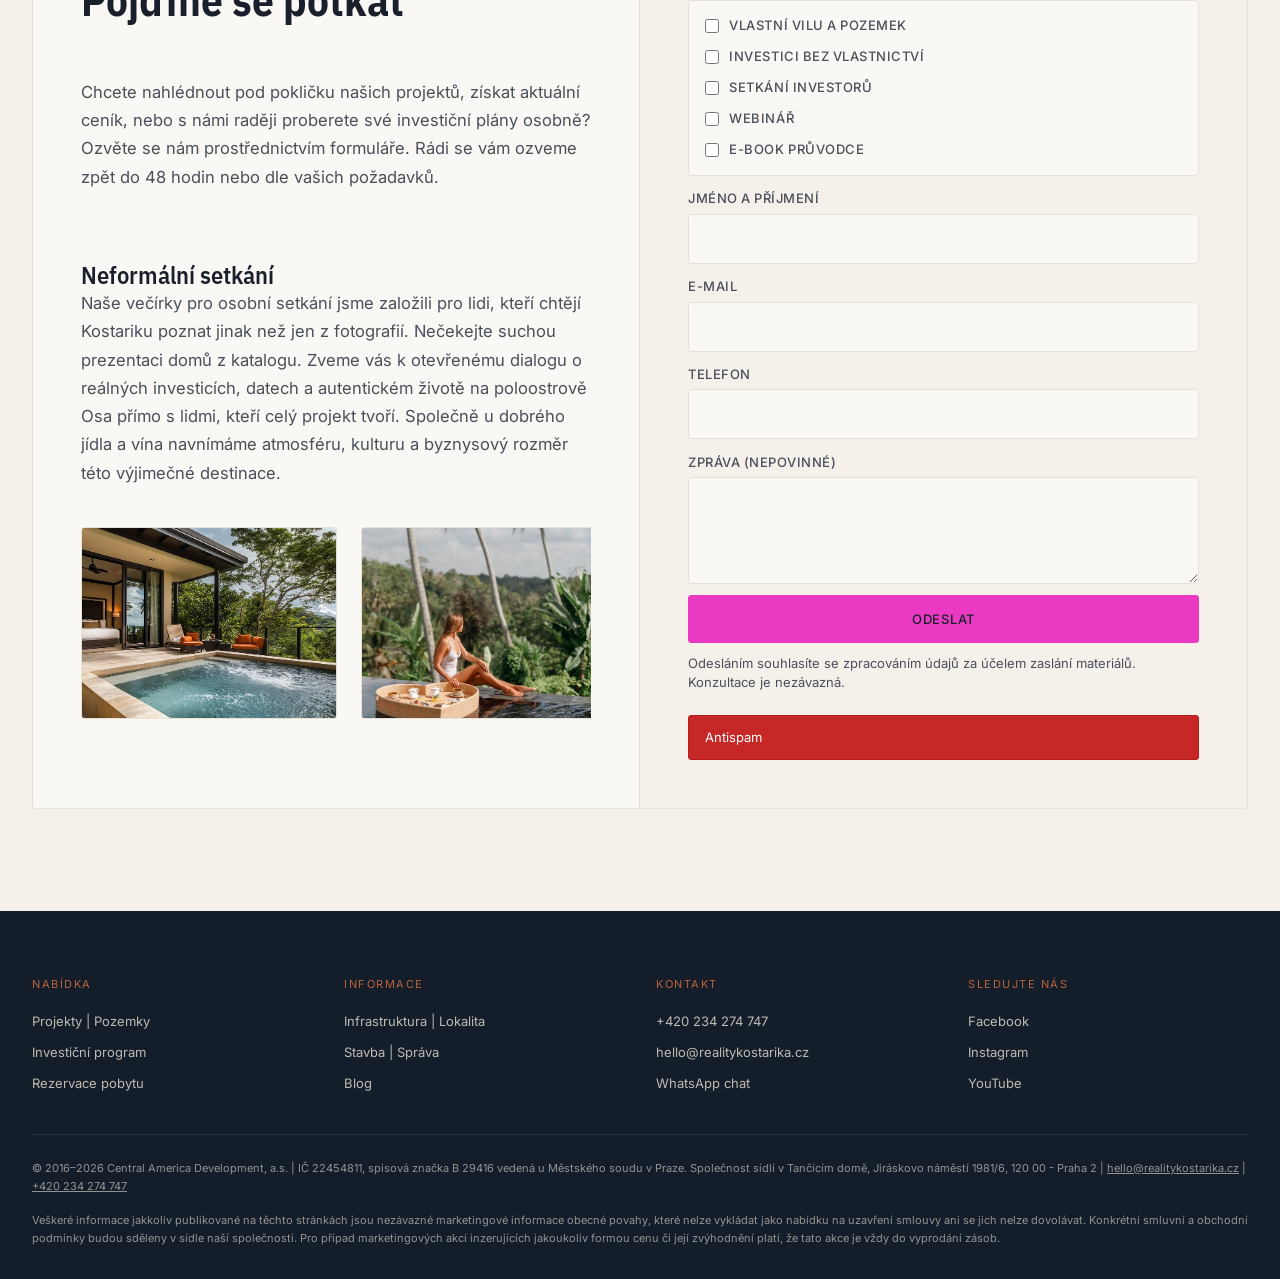
==== commit 918f7bbc: "Oprava cest pro GitHub Pages pod /costa/" ====
--- a/index.html
+++ b/index.html
@@ -5,41 +5,41 @@
   <meta name="viewport" content="width=device-width, initial-scale=1">
   <title>Reality Kostarika – Investujte do nejčistšího ráje na Zemi</title>
   <meta name="description" content="Exkluzivní pozemky a vily v hlídaném areálu v Puerto Jiménez. Vlastní vila nebo investice bez vlastnictví – kompletní servis v češtině.">
-  <link rel="stylesheet" href="/css/main.css">
-  <link rel="icon" href="/assets/images/logo.svg" type="image/svg+xml">
+  <link rel="stylesheet" href="css/main.css">
+  <link rel="icon" href="assets/images/logo.svg" type="image/svg+xml">
 </head>
 <body>
   <header class="site-header">
     <div class="container site-header__inner">
-      <a href="/" class="site-header__logo" aria-label="Reality Kostarika – úvod">
-        <img src="/assets/images/youtube-avatar.png" alt="" class="site-header__logo-mark" width="32" height="32" decoding="async">
-        <img src="/assets/images/logo.svg" alt="Reality Kostarika" class="site-header__logo-text" width="160" height="36">
+      <a href="index.html" class="site-header__logo" aria-label="Reality Kostarika – úvod">
+        <img src="assets/images/youtube-avatar.png" alt="" class="site-header__logo-mark" width="32" height="32" decoding="async">
+        <img src="assets/images/logo.svg" alt="Reality Kostarika" class="site-header__logo-text" width="160" height="36">
       </a>
       <button type="button" class="nav-toggle" data-nav-toggle aria-expanded="false" aria-controls="site-nav" aria-label="Menu">
         <span></span><span></span><span></span>
       </button>
       <nav class="site-nav" id="site-nav" data-site-nav aria-label="Hlavní navigace">
-        <a href="/projekty-pozemky">Projekty | Pozemky</a>
-        <a href="/investicni-program">Investiční program</a>
-        <a href="/infrastruktura-lokalita">Infrastruktura | Lokalita</a>
-        <a href="/stavba-sprava">Stavba | Správa</a>
-        <a href="/kontakt">Kontakt | O nás</a>
-        <a href="/kontakt#kontakt-form" class="btn btn--outline-dark btn--sm site-header__cta site-header__cta-mobile">Konzultace</a>
+        <a href="projekty-pozemky.html">Projekty | Pozemky</a>
+        <a href="investicni-program.html">Investiční program</a>
+        <a href="infrastruktura-lokalita.html">Infrastruktura | Lokalita</a>
+        <a href="stavba-sprava.html">Stavba | Správa</a>
+        <a href="kontakt.html">Kontakt | O nás</a>
+        <a href="kontakt.html#kontakt-form" class="btn btn--outline-dark btn--sm site-header__cta site-header__cta-mobile">Konzultace</a>
       </nav>
       <div class="site-header__actions">
-        <a href="/kontakt#kontakt-form" class="btn btn--outline-dark btn--sm site-header__cta site-header__cta-desktop">Konzultace</a>
+        <a href="kontakt.html#kontakt-form" class="btn btn--outline-dark btn--sm site-header__cta site-header__cta-desktop">Konzultace</a>
         <nav class="lang-switcher" aria-label="Výběr jazyka">
           <button type="button" class="lang-switcher__btn" disabled title="English — již brzy" aria-label="English — již brzy">
-            <img src="/assets/icons/flag-us.svg" alt="" width="20" height="14" decoding="async">
+            <img src="assets/icons/flag-us.svg" alt="" width="20" height="14" decoding="async">
           </button>
           <button type="button" class="lang-switcher__btn" disabled title="Deutsch — již brzy" aria-label="Deutsch — již brzy">
-            <img src="/assets/icons/flag-de.svg" alt="" width="20" height="14" decoding="async">
+            <img src="assets/icons/flag-de.svg" alt="" width="20" height="14" decoding="async">
           </button>
           <button type="button" class="lang-switcher__btn" disabled title="Slovenčina — již brzy" aria-label="Slovenčina — již brzy">
-            <img src="/assets/icons/flag-sk.svg" alt="" width="20" height="14" decoding="async">
+            <img src="assets/icons/flag-sk.svg" alt="" width="20" height="14" decoding="async">
           </button>
           <button type="button" class="lang-switcher__btn is-active" aria-current="true" aria-label="Čeština" title="Čeština">
-            <img src="/assets/icons/flag-cz.svg" alt="" width="20" height="14" decoding="async">
+            <img src="assets/icons/flag-cz.svg" alt="" width="20" height="14" decoding="async">
           </button>
         </nav>
       </div>
@@ -50,8 +50,8 @@
     <!-- Sekce 1: Hero -->
     <section class="hero" aria-labelledby="hero-heading">
       <div class="hero__video-wrap">
-        <video class="hero__video" data-hero-video autoplay muted loop playsinline poster="/assets/video/hero-poster.jpg">
-          <source src="/assets/video/hero.mp4?v=1080" type="video/mp4">
+        <video class="hero__video" data-hero-video autoplay muted loop playsinline poster="assets/video/hero-poster.jpg">
+          <source src="assets/video/hero.mp4?v=1080" type="video/mp4">
         </video>
       </div>
       <div class="container hero__content">
@@ -59,12 +59,12 @@
           <h1 class="heading-display" id="hero-heading">Investujte do nejčistšího ráje na Zemi. Bezpečně a bez kompromisů.</h1>
           <p class="lead">Exkluzivní pozemky a vily v hlídaném areálu v Puerto Jiménez.<br>Vstupte na trh dřív, než ceny kvůli nové infrastruktuře raketově stoupnou.</p>
           <div class="funnel">
-            <a href="/projekty-pozemky" class="btn btn--primary">Chci vlastní vilu / pozemek</a>
-            <a href="/investicni-program" class="btn btn--outline">Chci investovat od <span data-invest-min>500 000 Kč</span></a>
+            <a href="projekty-pozemky.html" class="btn btn--primary">Chci vlastní vilu / pozemek</a>
+            <a href="investicni-program.html" class="btn btn--outline">Chci investovat od <span data-invest-min>500 000 Kč</span></a>
           </div>
         </div>
         <div class="media-star__play-col">
-          <button type="button" class="media-star__play" data-video-open data-video-src="/assets/video/hero.mp4?v=1080" aria-label="Přehrát úvodní video se zvukem">
+          <button type="button" class="media-star__play" data-video-open data-video-src="assets/video/hero.mp4?v=1080" aria-label="Přehrát úvodní video se zvukem">
             <svg viewBox="0 0 24 24" fill="currentColor" aria-hidden="true"><path d="M8 5v14l11-7z"/></svg>
           </button>
           <p class="media-star__play-hint">Přehrát video se zvukem</p>
@@ -106,8 +106,8 @@
     <!-- Sekce 3: Puerto Jiménez -->
     <section class="section puerto-video-section" aria-labelledby="masterplan-heading">
       <div class="puerto-video-section__video-wrap" aria-hidden="true">
-        <video class="puerto-video-section__video" data-hero-video autoplay muted loop playsinline preload="metadata" poster="/assets/video/puerto-jimenez-poster.jpg" tabindex="-1">
-          <source src="/assets/video/puerto-jimenez.mp4?v=1080" type="video/mp4">
+        <video class="puerto-video-section__video" data-hero-video autoplay muted loop playsinline preload="metadata" poster="assets/video/puerto-jimenez-poster.jpg" tabindex="-1">
+          <source src="assets/video/puerto-jimenez.mp4?v=1080" type="video/mp4">
         </video>
       </div>
       <div class="container puerto-video-section__inner">
@@ -116,7 +116,7 @@
           <p class="lead puerto-video-section__lead">Puerto Jiménez je hlavní centrum pro celou spádovou oblast. Stále má atmosféru divokého městečka uprostřed pralesa, ale z hlediska občanské vybavenosti je soběstačné. Najdete zde vše potřebné pro život i podnikání, od lékařské péče po úřady, obchody a banky.</p>
         </div>
         <div class="media-star__play-col">
-          <button type="button" class="media-star__play" data-video-open data-video-src="/assets/video/puerto-jimenez.mp4?v=1080" aria-label="Přehrát video Puerto Jiménez se zvukem">
+          <button type="button" class="media-star__play" data-video-open data-video-src="assets/video/puerto-jimenez.mp4?v=1080" aria-label="Přehrát video Puerto Jiménez se zvukem">
             <svg viewBox="0 0 24 24" fill="currentColor" aria-hidden="true"><path d="M8 5v14l11-7z"/></svg>
           </button>
           <p class="media-star__play-hint">Přehrát video se zvukem</p>
@@ -132,7 +132,7 @@
         <div class="villa-models">
           <article class="villa-card">
             <div class="villa-card__media" data-villa-carousel="osa">
-              <img src="/assets/villas/villa-osa.jpg" alt="Vila Osa" class="villa-card__img" width="800" height="600" loading="lazy" data-villa-gallery="osa" data-villa-index="0">
+              <img src="assets/villas/villa-osa.jpg" alt="Vila Osa" class="villa-card__img" width="800" height="600" loading="lazy" data-villa-gallery="osa" data-villa-index="0">
             </div>
             <div class="villa-card__body">
               <h4 class="villa-card__title">Vila Osa</h4>
@@ -141,7 +141,7 @@
           </article>
           <article class="villa-card">
             <div class="villa-card__media" data-villa-carousel="jungle">
-              <img src="/assets/villas/villa-jungle.jpg" alt="Vila Jungle" class="villa-card__img" width="800" height="600" loading="lazy" data-villa-gallery="jungle" data-villa-index="0">
+              <img src="assets/villas/villa-jungle.jpg" alt="Vila Jungle" class="villa-card__img" width="800" height="600" loading="lazy" data-villa-gallery="jungle" data-villa-index="0">
             </div>
             <div class="villa-card__body">
               <h4 class="villa-card__title">Vila Jungle</h4>
@@ -150,7 +150,7 @@
           </article>
           <article class="villa-card">
             <div class="villa-card__media" data-villa-carousel="ocean">
-              <img src="/assets/villas/villa-ocean.jpg" alt="Vila Ocean" class="villa-card__img" width="800" height="600" loading="lazy" data-villa-gallery="ocean" data-villa-index="0">
+              <img src="assets/villas/villa-ocean.jpg" alt="Vila Ocean" class="villa-card__img" width="800" height="600" loading="lazy" data-villa-gallery="ocean" data-villa-index="0">
             </div>
             <div class="villa-card__body">
               <h4 class="villa-card__title">Vila Ocean</h4>
@@ -159,7 +159,7 @@
           </article>
         </div>
         <p class="villa-portfolio__cta">
-          <a href="/projekty-pozemky" class="btn btn--primary">Kompletní nabídka projektů</a>
+          <a href="projekty-pozemky.html" class="btn btn--primary">Kompletní nabídka projektů</a>
         </p>
       </div>
     </section>
@@ -191,12 +191,12 @@
         </div>
         <div class="rocket__map">
           <div class="rocket__map-canvas">
-            <img src="/assets/images/hp-costa-rica-map.png" alt="Mapa Kostariky s letišti a rozvojovou infrastrukturou" width="1024" height="887">
-            <object data="/assets/images/hp-costa-rica-map-markers.svg" type="image/svg+xml" class="rocket__map-overlay" aria-hidden="true"></object>
+            <img src="assets/images/hp-costa-rica-map.png" alt="Mapa Kostariky s letišti a rozvojovou infrastrukturou" width="1024" height="887">
+            <object data="assets/images/hp-costa-rica-map-markers.svg" type="image/svg+xml" class="rocket__map-overlay" aria-hidden="true"></object>
           </div>
         </div>
         <p style="text-align:center;margin-top:1.5rem">
-          <a href="/infrastruktura-lokalita" class="btn btn--outline">Prozkoumat lokalitu a infrastrukturu</a>
+          <a href="infrastruktura-lokalita.html" class="btn btn--outline">Prozkoumat lokalitu a infrastrukturu</a>
         </p>
       </div>
     </section>
@@ -204,8 +204,8 @@
     <!-- Sekce 6: Mediální hvězda -->
     <section class="media-star" aria-labelledby="media-star-heading">
       <div class="media-star__video-wrap">
-        <video class="media-star__video" data-star-loop autoplay muted loop playsinline poster="/assets/video/star-poster.jpg">
-          <source src="/assets/video/star-loop.mp4?v=1080" type="video/mp4">
+        <video class="media-star__video" data-star-loop autoplay muted loop playsinline poster="assets/video/star-poster.jpg">
+          <source src="assets/video/star-loop.mp4?v=1080" type="video/mp4">
         </video>
       </div>
       <div class="container media-star__content">
@@ -215,7 +215,7 @@
           <p class="media-star__attribution">– Marek Vašut, ambasador projektu</p>
         </div>
         <div class="media-star__play-col">
-          <button type="button" class="media-star__play" data-video-open data-video-src="/assets/video/star-full.mp4?v=1080" aria-label="Přehrát video-příběh se zvukem">
+          <button type="button" class="media-star__play" data-video-open data-video-src="assets/video/star-full.mp4?v=1080" aria-label="Přehrát video-příběh se zvukem">
             <svg viewBox="0 0 24 24" fill="currentColor" aria-hidden="true"><path d="M8 5v14l11-7z"/></svg>
           </button>
           <p class="media-star__play-hint">Přehrát video-příběh se zvukem (~1 min)</p>
@@ -239,34 +239,34 @@
                 <div class="team-carousel__viewport">
                   <div class="team-carousel__track" data-team-carousel-track>
                     <figure class="event-photo">
-                      <img src="/assets/events/69b2ccb34f0f4f3576349ebd_f97e67_3711f15104e64d9f987727aa337c1e78~mv2.avif" alt="Setkání investorů v Praze" width="640" height="480" loading="lazy" decoding="async">
-                    </figure>
-                    <figure class="event-photo">
-                      <img src="/assets/events/69b2ccb366f6df3e1f548328_f97e67_8d1b9c2617594fcabb09e1aa01e0b4b3~mv2.avif" alt="Prezentace investičního programu" width="640" height="480" loading="lazy" decoding="async">
-                    </figure>
-                    <figure class="event-photo">
-                      <img src="/assets/events/69b2ccb3fa9a5a618751b561_f97e67_586891e717fc4e40ae37b7f255cb253a~mv2.avif" alt="Neformální večírek pro investory" width="640" height="480" loading="lazy" decoding="async">
-                    </figure>
-                    <figure class="event-photo">
-                      <img src="/assets/events/6a07049ef5cc5ab7210f6015_DSC01408.JPG" alt="Setkání investorů" width="640" height="480" loading="lazy" decoding="async">
-                    </figure>
-                    <figure class="event-photo">
-                      <img src="/assets/events/6a01a496d5240ba514e670f3_Fotka%202.jpg" alt="Roadshow Reality Kostarika" width="640" height="480" loading="lazy" decoding="async">
-                    </figure>
-                    <figure class="event-photo">
-                      <img src="/assets/events/6a07049e40e4b032606f8b8a_DSC01245.JPG" alt="Diskuze s investory" width="640" height="480" loading="lazy" decoding="async">
-                    </figure>
-                    <figure class="event-photo">
-                      <img src="/assets/events/6a1d5223378e0b36e3532f9c_DSC03750-3.jpg" alt="Večírek investorů" width="640" height="480" loading="lazy" decoding="async">
-                    </figure>
-                    <figure class="event-photo">
-                      <img src="/assets/events/6a1d529769e6b56a201ff75c_DSC03830.jpg" alt="Setkání v sále" width="640" height="480" loading="lazy" decoding="async">
-                    </figure>
-                    <figure class="event-photo">
-                      <img src="/assets/events/6a0706080fc89d58ca7fa061_Fo%20(1).jpg" alt="Networking po přednášce" width="640" height="480" loading="lazy" decoding="async">
-                    </figure>
-                    <figure class="event-photo">
-                      <img src="/assets/events/6a07049e347a837a89d87731_DSC01476.JPG" alt="Prezentace projektů na Kostarice" width="640" height="480" loading="lazy" decoding="async">
+                      <img src="assets/events/69b2ccb34f0f4f3576349ebd_f97e67_3711f15104e64d9f987727aa337c1e78~mv2.avif" alt="Setkání investorů v Praze" width="640" height="480" loading="lazy" decoding="async">
+                    </figure>
+                    <figure class="event-photo">
+                      <img src="assets/events/69b2ccb366f6df3e1f548328_f97e67_8d1b9c2617594fcabb09e1aa01e0b4b3~mv2.avif" alt="Prezentace investičního programu" width="640" height="480" loading="lazy" decoding="async">
+                    </figure>
+                    <figure class="event-photo">
+                      <img src="assets/events/69b2ccb3fa9a5a618751b561_f97e67_586891e717fc4e40ae37b7f255cb253a~mv2.avif" alt="Neformální večírek pro investory" width="640" height="480" loading="lazy" decoding="async">
+                    </figure>
+                    <figure class="event-photo">
+                      <img src="assets/events/6a07049ef5cc5ab7210f6015_DSC01408.JPG" alt="Setkání investorů" width="640" height="480" loading="lazy" decoding="async">
+                    </figure>
+                    <figure class="event-photo">
+                      <img src="assets/events/6a01a496d5240ba514e670f3_Fotka%202.jpg" alt="Roadshow Reality Kostarika" width="640" height="480" loading="lazy" decoding="async">
+                    </figure>
+                    <figure class="event-photo">
+                      <img src="assets/events/6a07049e40e4b032606f8b8a_DSC01245.JPG" alt="Diskuze s investory" width="640" height="480" loading="lazy" decoding="async">
+                    </figure>
+                    <figure class="event-photo">
+                      <img src="assets/events/6a1d5223378e0b36e3532f9c_DSC03750-3.jpg" alt="Večírek investorů" width="640" height="480" loading="lazy" decoding="async">
+                    </figure>
+                    <figure class="event-photo">
+                      <img src="assets/events/6a1d529769e6b56a201ff75c_DSC03830.jpg" alt="Setkání v sále" width="640" height="480" loading="lazy" decoding="async">
+                    </figure>
+                    <figure class="event-photo">
+                      <img src="assets/events/6a0706080fc89d58ca7fa061_Fo%20(1).jpg" alt="Networking po přednášce" width="640" height="480" loading="lazy" decoding="async">
+                    </figure>
+                    <figure class="event-photo">
+                      <img src="assets/events/6a07049e347a837a89d87731_DSC01476.JPG" alt="Prezentace projektů na Kostarice" width="640" height="480" loading="lazy" decoding="async">
                     </figure>
                   </div>
                 </div>
@@ -345,16 +345,16 @@
         <div>
           <p class="site-footer__title">Nabídka</p>
           <nav class="site-footer__links">
-            <a href="/projekty-pozemky" class="site-footer__link">Projekty | Pozemky</a>
-            <a href="/investicni-program" class="site-footer__link">Investiční program</a>
+            <a href="projekty-pozemky.html" class="site-footer__link">Projekty | Pozemky</a>
+            <a href="investicni-program.html" class="site-footer__link">Investiční program</a>
             <a href="https://osabooking.com/" class="site-footer__link site-footer__link--pobyty" target="_blank" rel="noopener noreferrer">Rezervace pobytu</a>
           </nav>
         </div>
         <div>
           <p class="site-footer__title">Informace</p>
           <nav class="site-footer__links">
-            <a href="/infrastruktura-lokalita" class="site-footer__link">Infrastruktura | Lokalita</a>
-            <a href="/stavba-sprava" class="site-footer__link">Stavba | Správa</a>
+            <a href="infrastruktura-lokalita.html" class="site-footer__link">Infrastruktura | Lokalita</a>
+            <a href="stavba-sprava.html" class="site-footer__link">Stavba | Správa</a>
             <button type="button" class="site-footer__link" data-blog-open>Blog</button>
           </nav>
         </div>
@@ -413,9 +413,9 @@
     </div>
   </div>
 
-  <script src="/js/blog-data.js" defer></script>
-  <script src="/js/blog-content.js" defer></script>
-  <script src="/js/costa-map-markers.js" defer></script>
-  <script src="/js/main.js?v=video1" defer></script>
+  <script src="js/blog-data.js" defer></script>
+  <script src="js/blog-content.js" defer></script>
+  <script src="js/costa-map-markers.js" defer></script>
+  <script src="js/main.js?v=video1" defer></script>
 </body>
 </html>
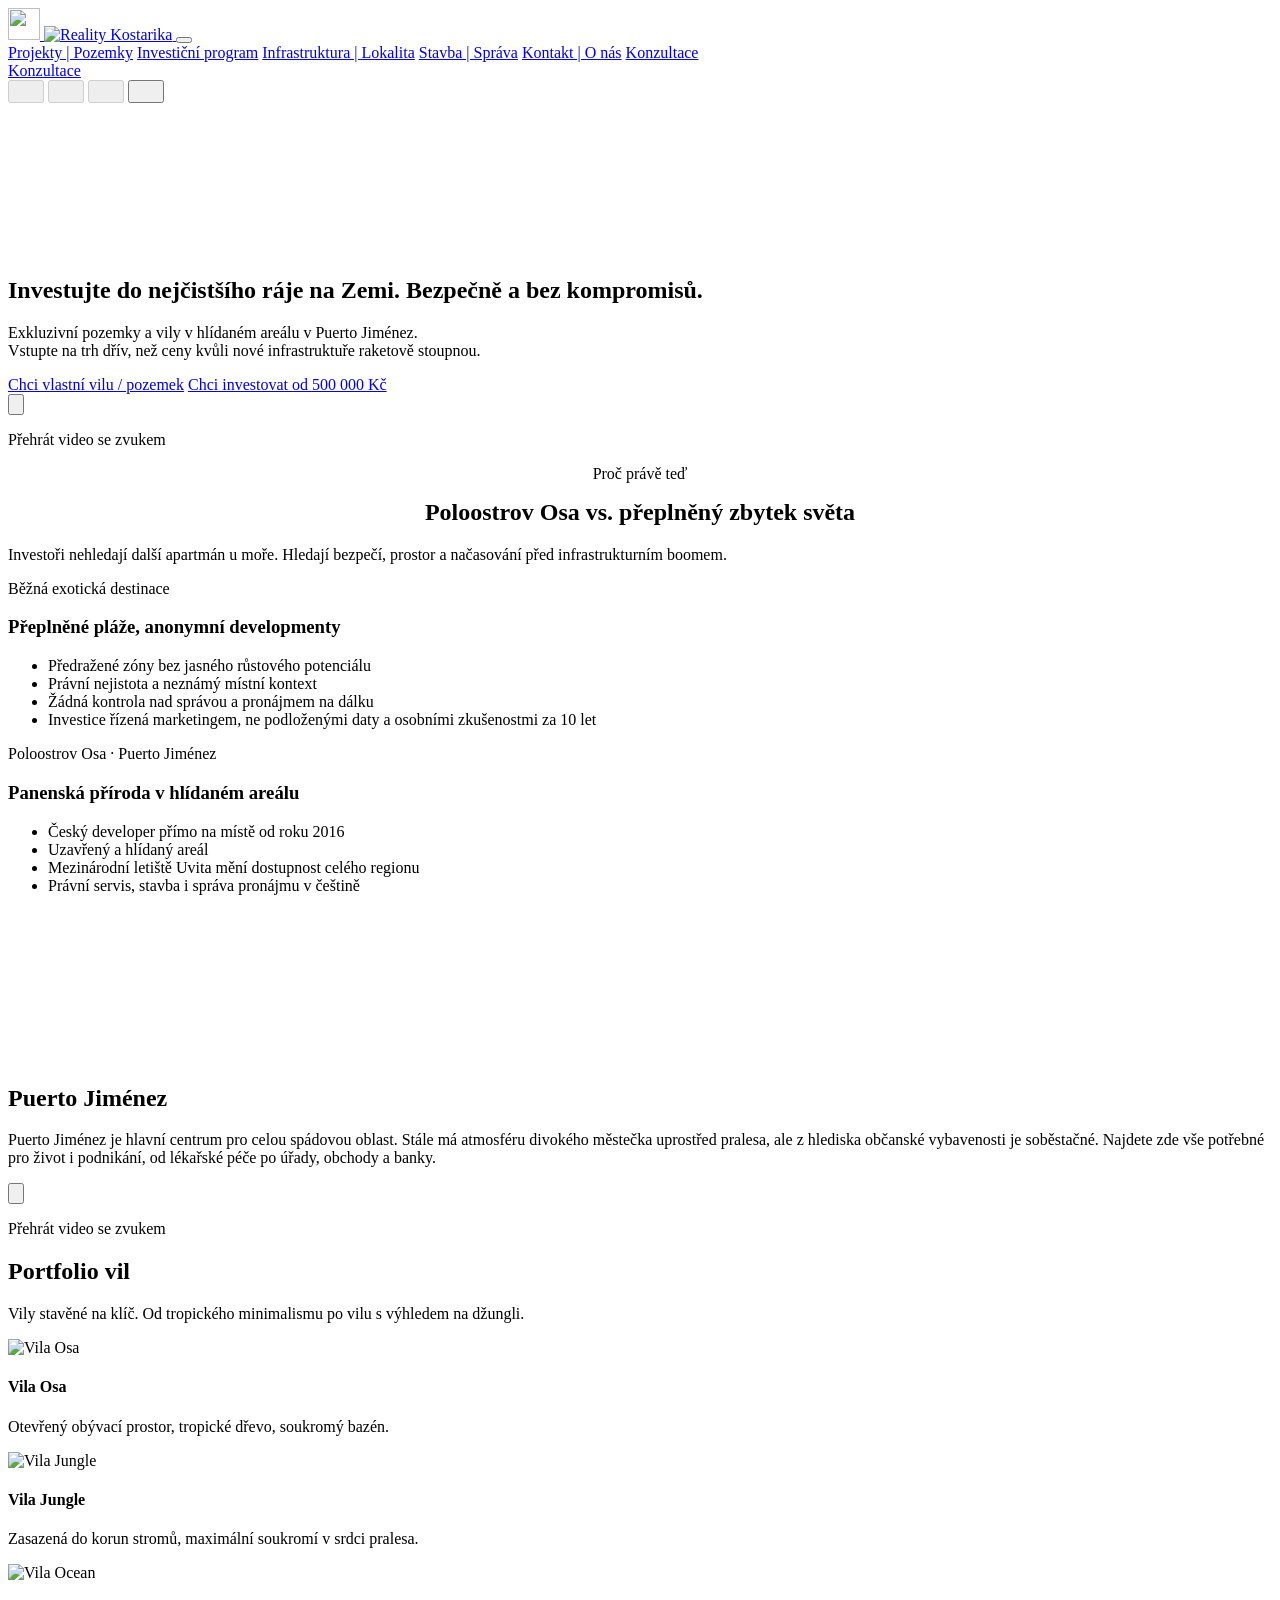
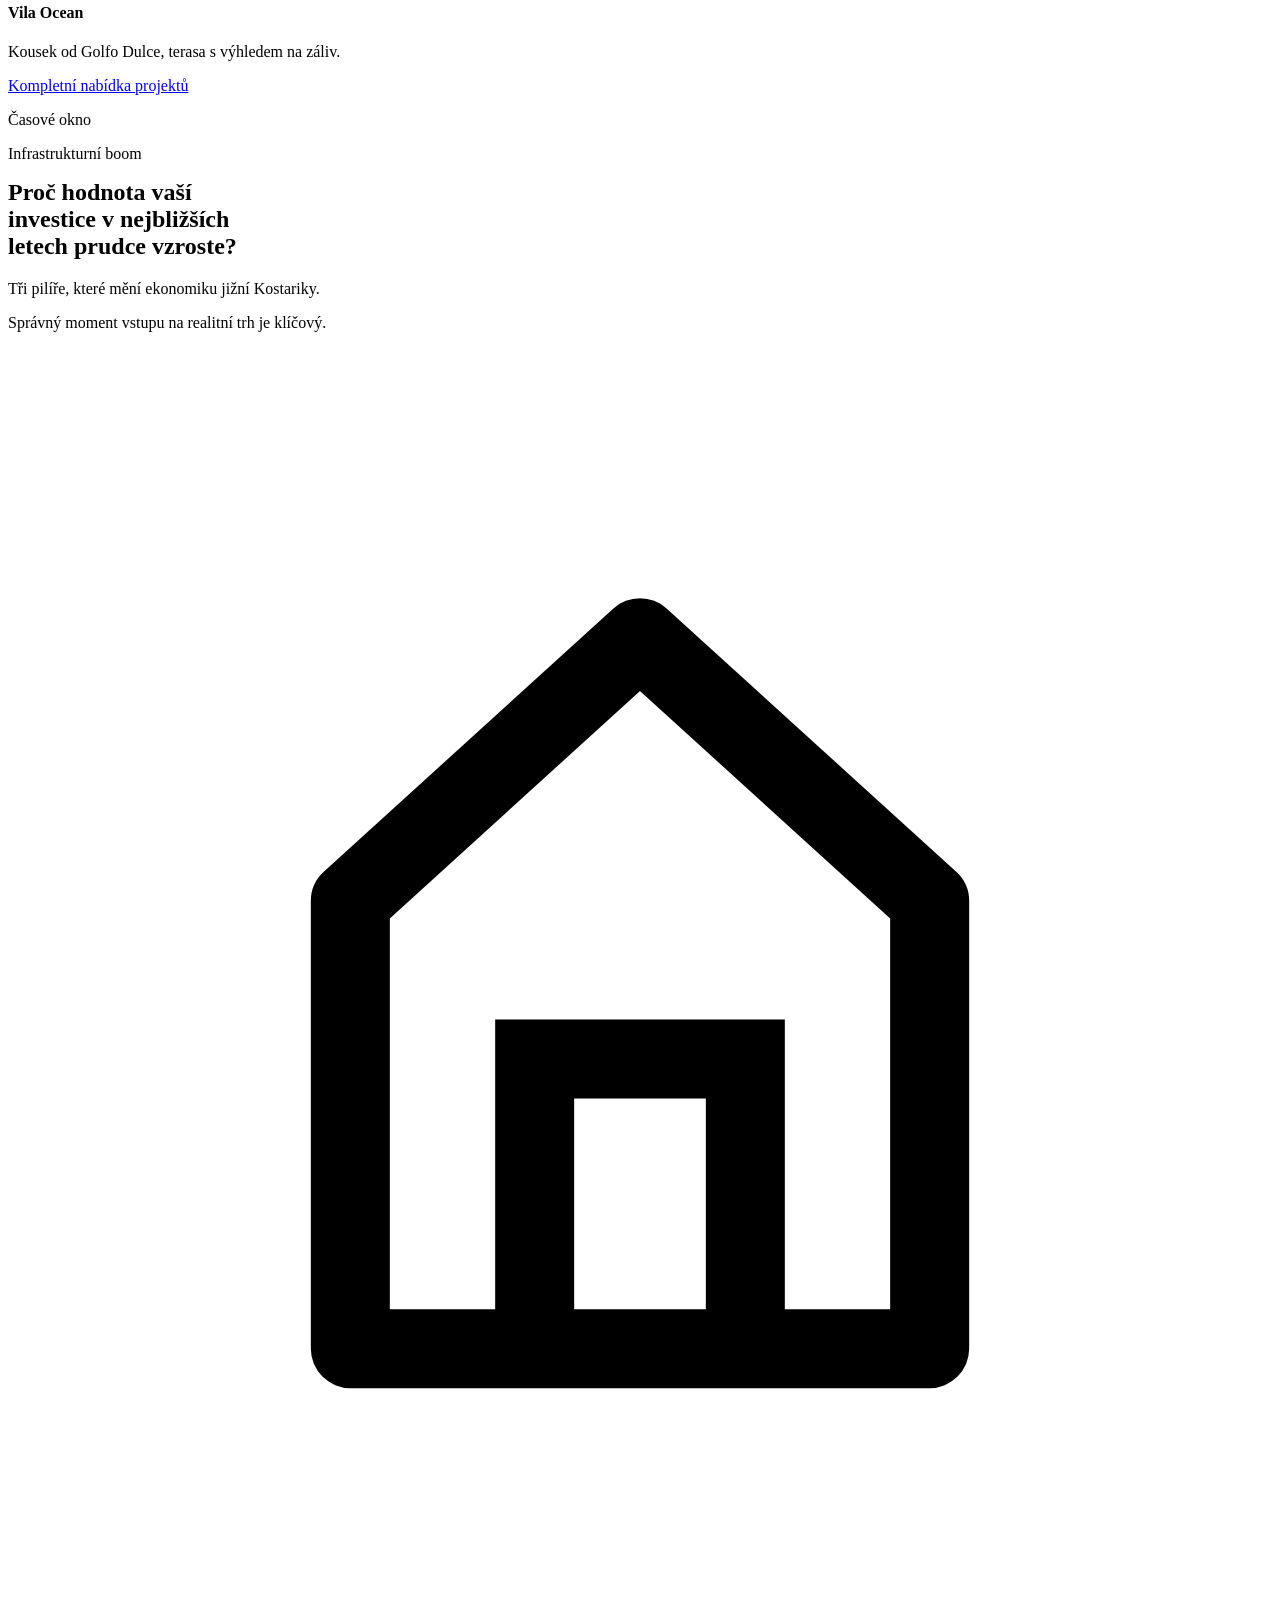
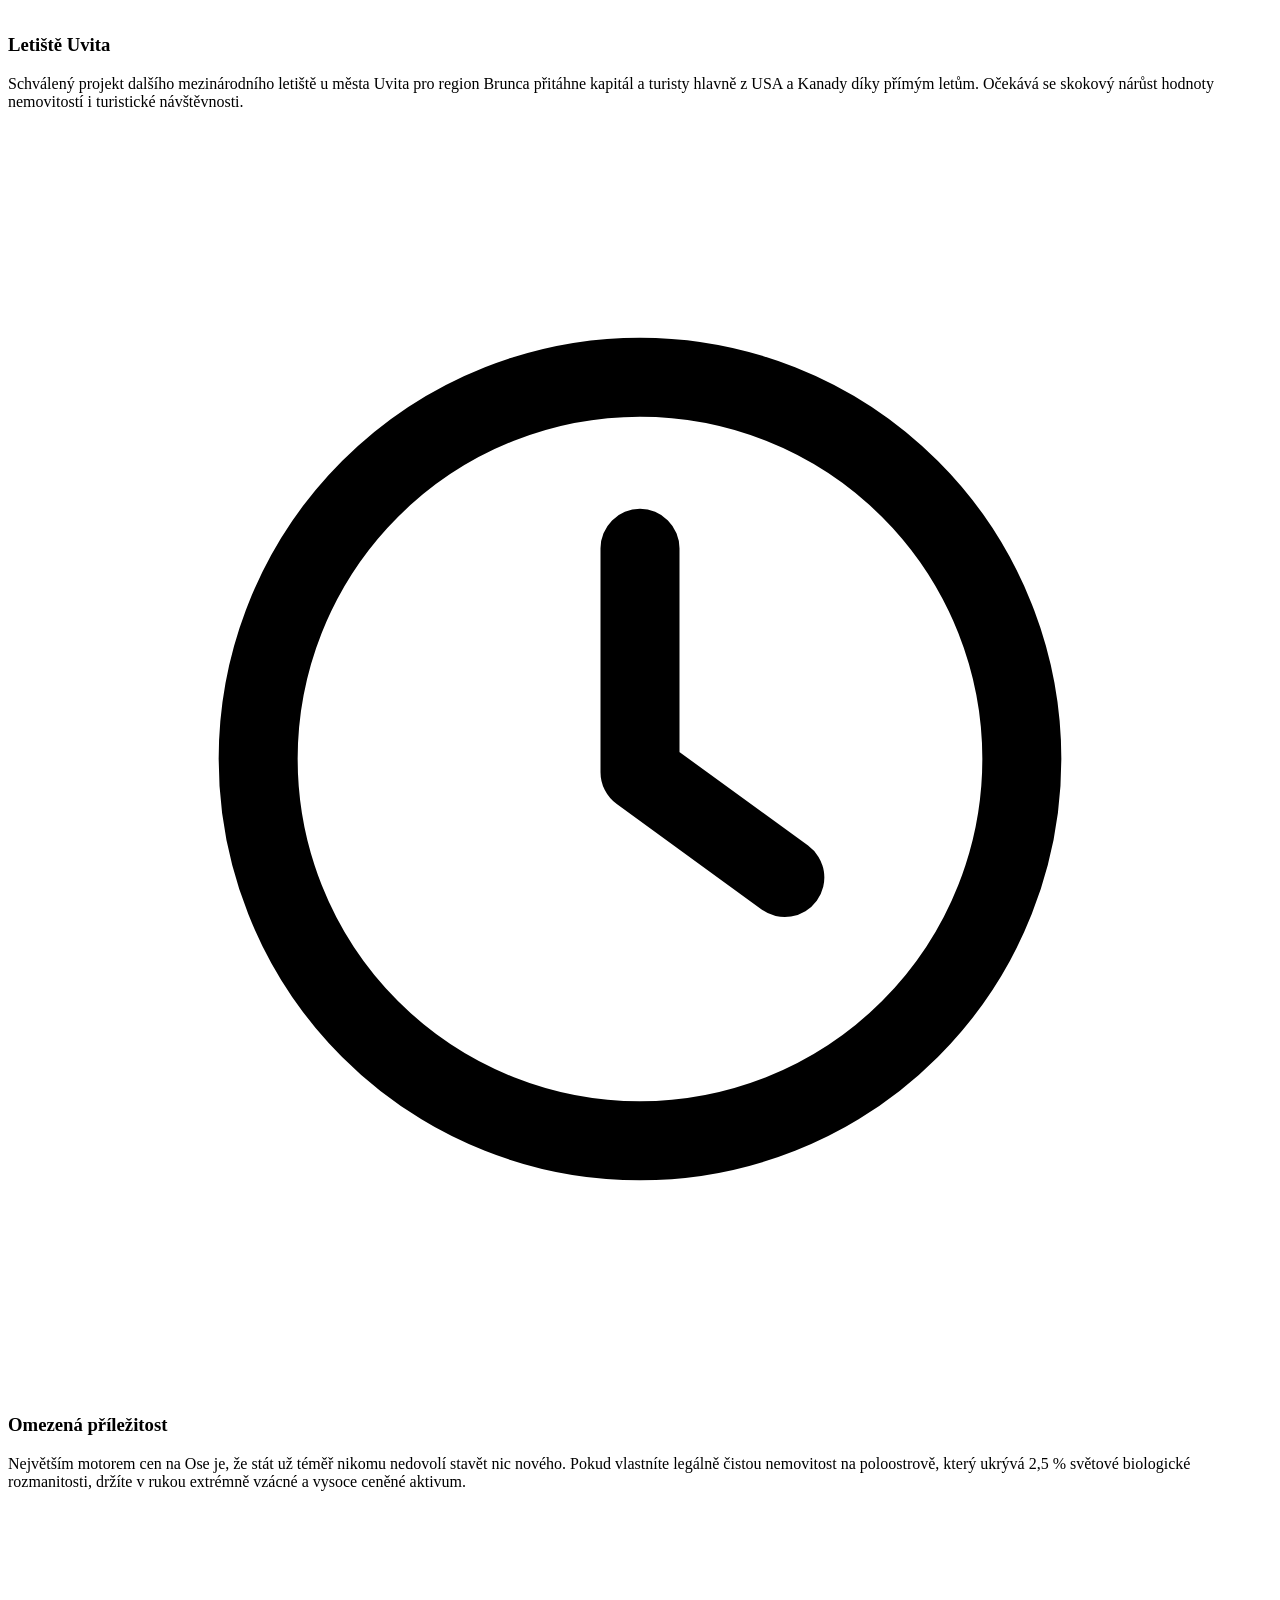
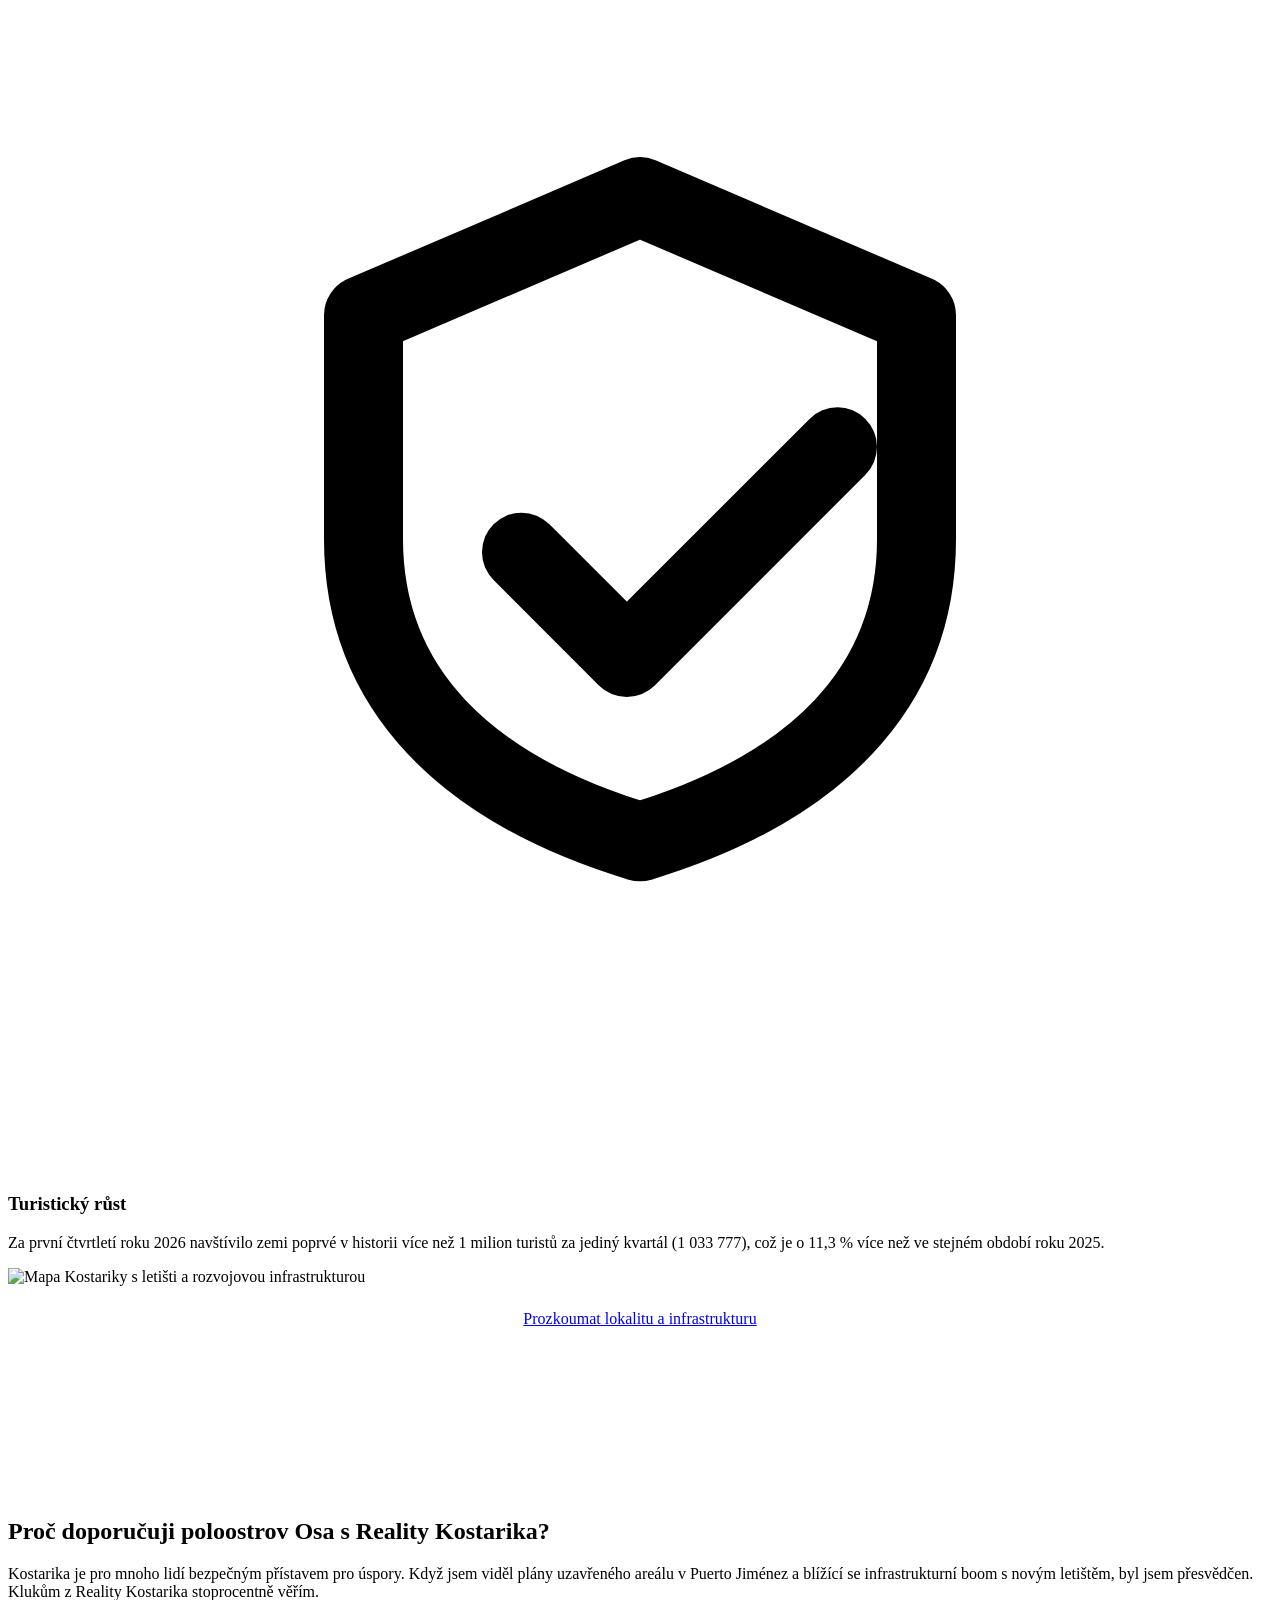
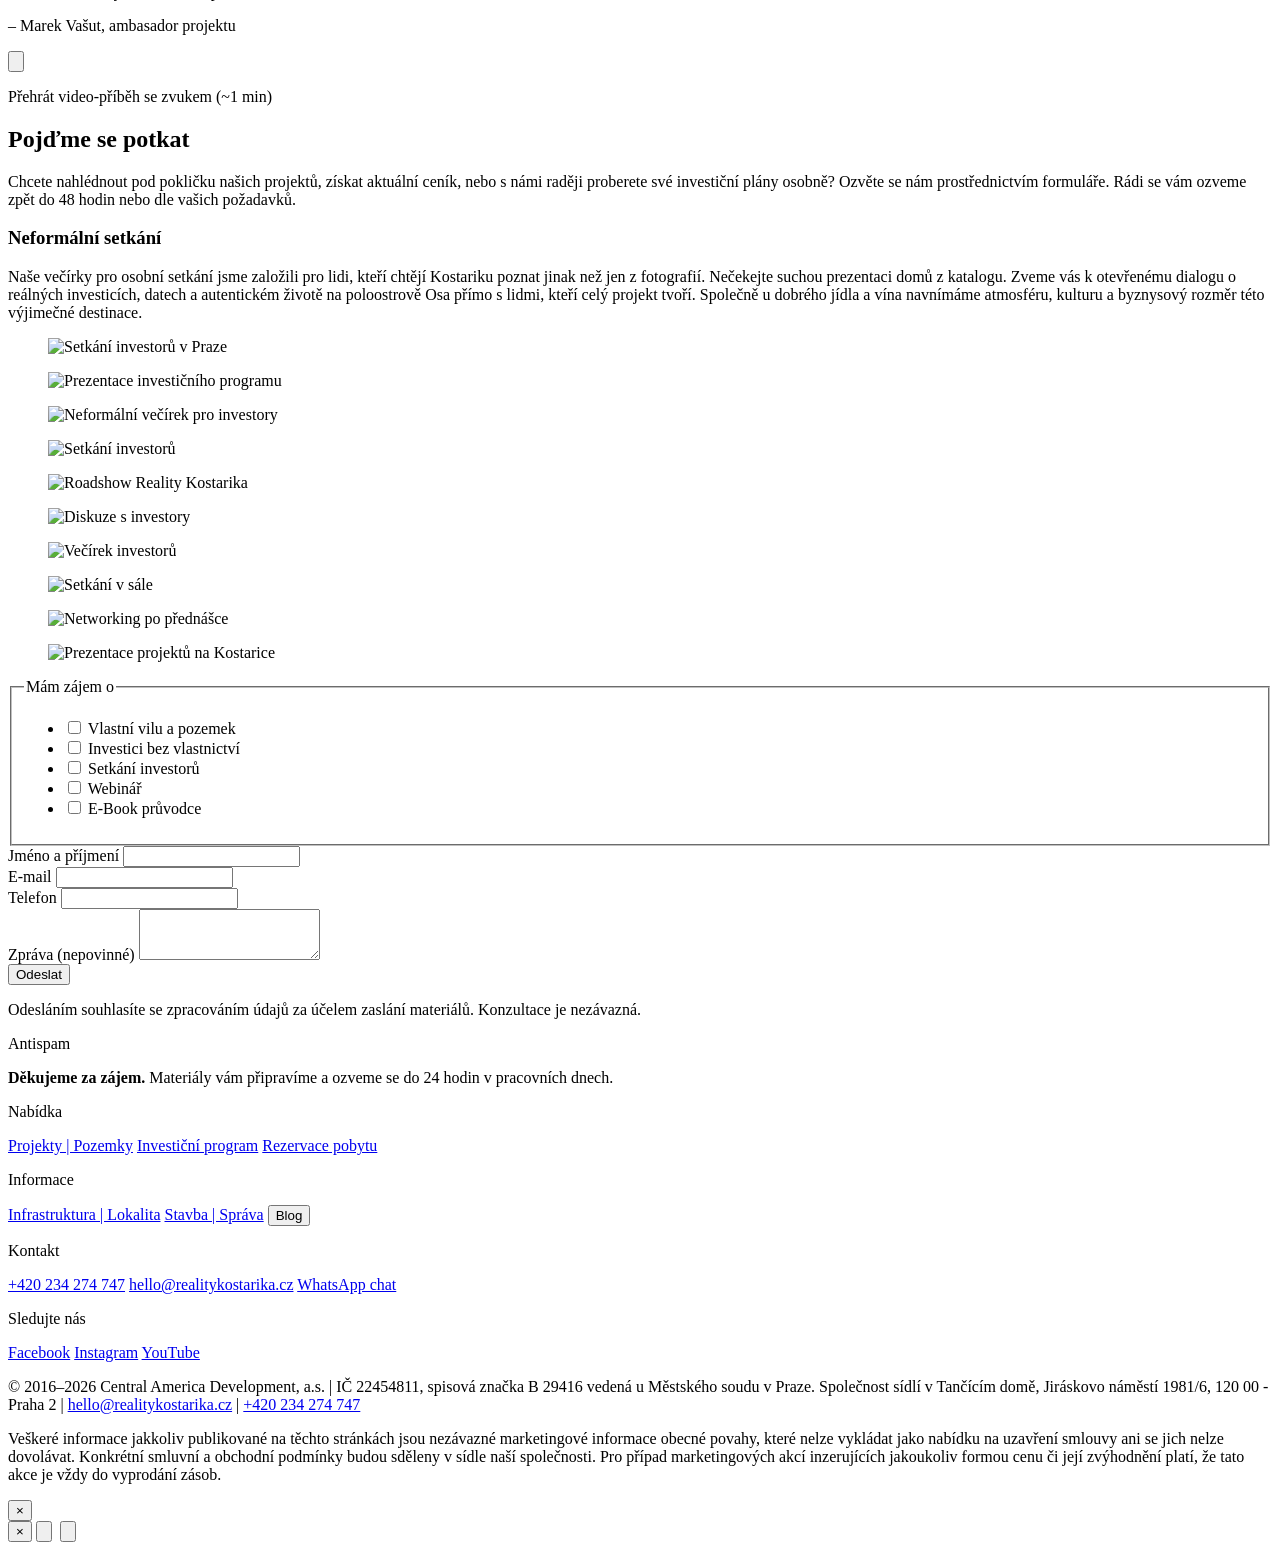
==== commit 5ea54f5f: "Explicitní cesty /costa/ pro GitHub Pages. Opravuje načítání CSS, JS, obrázků a videí na tremilan.gi" ====
--- a/index.html
+++ b/index.html
@@ -5,41 +5,41 @@
   <meta name="viewport" content="width=device-width, initial-scale=1">
   <title>Reality Kostarika – Investujte do nejčistšího ráje na Zemi</title>
   <meta name="description" content="Exkluzivní pozemky a vily v hlídaném areálu v Puerto Jiménez. Vlastní vila nebo investice bez vlastnictví – kompletní servis v češtině.">
-  <link rel="stylesheet" href="css/main.css">
-  <link rel="icon" href="assets/images/logo.svg" type="image/svg+xml">
+  <link rel="stylesheet" href="/costa/css/main.css">
+  <link rel="icon" href="/costa/assets/images/logo.svg" type="image/svg+xml">
 </head>
 <body>
   <header class="site-header">
     <div class="container site-header__inner">
-      <a href="index.html" class="site-header__logo" aria-label="Reality Kostarika – úvod">
-        <img src="assets/images/youtube-avatar.png" alt="" class="site-header__logo-mark" width="32" height="32" decoding="async">
-        <img src="assets/images/logo.svg" alt="Reality Kostarika" class="site-header__logo-text" width="160" height="36">
+      <a href="/costa/" class="site-header__logo" aria-label="Reality Kostarika – úvod">
+        <img src="/costa/assets/images/youtube-avatar.png" alt="" class="site-header__logo-mark" width="32" height="32" decoding="async">
+        <img src="/costa/assets/images/logo.svg" alt="Reality Kostarika" class="site-header__logo-text" width="160" height="36">
       </a>
       <button type="button" class="nav-toggle" data-nav-toggle aria-expanded="false" aria-controls="site-nav" aria-label="Menu">
         <span></span><span></span><span></span>
       </button>
       <nav class="site-nav" id="site-nav" data-site-nav aria-label="Hlavní navigace">
-        <a href="projekty-pozemky.html">Projekty | Pozemky</a>
-        <a href="investicni-program.html">Investiční program</a>
-        <a href="infrastruktura-lokalita.html">Infrastruktura | Lokalita</a>
-        <a href="stavba-sprava.html">Stavba | Správa</a>
-        <a href="kontakt.html">Kontakt | O nás</a>
-        <a href="kontakt.html#kontakt-form" class="btn btn--outline-dark btn--sm site-header__cta site-header__cta-mobile">Konzultace</a>
+        <a href="/costa/projekty-pozemky.html">Projekty | Pozemky</a>
+        <a href="/costa/investicni-program.html">Investiční program</a>
+        <a href="/costa/infrastruktura-lokalita.html">Infrastruktura | Lokalita</a>
+        <a href="/costa/stavba-sprava.html">Stavba | Správa</a>
+        <a href="/costa/kontakt.html">Kontakt | O nás</a>
+        <a href="/costa/kontakt.html#kontakt-form" class="btn btn--outline-dark btn--sm site-header__cta site-header__cta-mobile">Konzultace</a>
       </nav>
       <div class="site-header__actions">
-        <a href="kontakt.html#kontakt-form" class="btn btn--outline-dark btn--sm site-header__cta site-header__cta-desktop">Konzultace</a>
+        <a href="/costa/kontakt.html#kontakt-form" class="btn btn--outline-dark btn--sm site-header__cta site-header__cta-desktop">Konzultace</a>
         <nav class="lang-switcher" aria-label="Výběr jazyka">
           <button type="button" class="lang-switcher__btn" disabled title="English — již brzy" aria-label="English — již brzy">
-            <img src="assets/icons/flag-us.svg" alt="" width="20" height="14" decoding="async">
+            <img src="/costa/assets/icons/flag-us.svg" alt="" width="20" height="14" decoding="async">
           </button>
           <button type="button" class="lang-switcher__btn" disabled title="Deutsch — již brzy" aria-label="Deutsch — již brzy">
-            <img src="assets/icons/flag-de.svg" alt="" width="20" height="14" decoding="async">
+            <img src="/costa/assets/icons/flag-de.svg" alt="" width="20" height="14" decoding="async">
           </button>
           <button type="button" class="lang-switcher__btn" disabled title="Slovenčina — již brzy" aria-label="Slovenčina — již brzy">
-            <img src="assets/icons/flag-sk.svg" alt="" width="20" height="14" decoding="async">
+            <img src="/costa/assets/icons/flag-sk.svg" alt="" width="20" height="14" decoding="async">
           </button>
           <button type="button" class="lang-switcher__btn is-active" aria-current="true" aria-label="Čeština" title="Čeština">
-            <img src="assets/icons/flag-cz.svg" alt="" width="20" height="14" decoding="async">
+            <img src="/costa/assets/icons/flag-cz.svg" alt="" width="20" height="14" decoding="async">
           </button>
         </nav>
       </div>
@@ -50,8 +50,8 @@
     <!-- Sekce 1: Hero -->
     <section class="hero" aria-labelledby="hero-heading">
       <div class="hero__video-wrap">
-        <video class="hero__video" data-hero-video autoplay muted loop playsinline poster="assets/video/hero-poster.jpg">
-          <source src="assets/video/hero.mp4?v=1080" type="video/mp4">
+        <video class="hero__video" data-hero-video autoplay muted loop playsinline poster="/costa/assets/video/hero-poster.jpg">
+          <source src="/costa/assets/video/hero.mp4?v=1080" type="video/mp4">
         </video>
       </div>
       <div class="container hero__content">
@@ -59,12 +59,12 @@
           <h1 class="heading-display" id="hero-heading">Investujte do nejčistšího ráje na Zemi. Bezpečně a bez kompromisů.</h1>
           <p class="lead">Exkluzivní pozemky a vily v hlídaném areálu v Puerto Jiménez.<br>Vstupte na trh dřív, než ceny kvůli nové infrastruktuře raketově stoupnou.</p>
           <div class="funnel">
-            <a href="projekty-pozemky.html" class="btn btn--primary">Chci vlastní vilu / pozemek</a>
-            <a href="investicni-program.html" class="btn btn--outline">Chci investovat od <span data-invest-min>500 000 Kč</span></a>
+            <a href="/costa/projekty-pozemky.html" class="btn btn--primary">Chci vlastní vilu / pozemek</a>
+            <a href="/costa/investicni-program.html" class="btn btn--outline">Chci investovat od <span data-invest-min>500 000 Kč</span></a>
           </div>
         </div>
         <div class="media-star__play-col">
-          <button type="button" class="media-star__play" data-video-open data-video-src="assets/video/hero.mp4?v=1080" aria-label="Přehrát úvodní video se zvukem">
+          <button type="button" class="media-star__play" data-video-open data-video-src="/costa/assets/video/hero.mp4?v=1080" aria-label="Přehrát úvodní video se zvukem">
             <svg viewBox="0 0 24 24" fill="currentColor" aria-hidden="true"><path d="M8 5v14l11-7z"/></svg>
           </button>
           <p class="media-star__play-hint">Přehrát video se zvukem</p>
@@ -106,8 +106,8 @@
     <!-- Sekce 3: Puerto Jiménez -->
     <section class="section puerto-video-section" aria-labelledby="masterplan-heading">
       <div class="puerto-video-section__video-wrap" aria-hidden="true">
-        <video class="puerto-video-section__video" data-hero-video autoplay muted loop playsinline preload="metadata" poster="assets/video/puerto-jimenez-poster.jpg" tabindex="-1">
-          <source src="assets/video/puerto-jimenez.mp4?v=1080" type="video/mp4">
+        <video class="puerto-video-section__video" data-hero-video autoplay muted loop playsinline preload="metadata" poster="/costa/assets/video/puerto-jimenez-poster.jpg" tabindex="-1">
+          <source src="/costa/assets/video/puerto-jimenez.mp4?v=1080" type="video/mp4">
         </video>
       </div>
       <div class="container puerto-video-section__inner">
@@ -116,7 +116,7 @@
           <p class="lead puerto-video-section__lead">Puerto Jiménez je hlavní centrum pro celou spádovou oblast. Stále má atmosféru divokého městečka uprostřed pralesa, ale z hlediska občanské vybavenosti je soběstačné. Najdete zde vše potřebné pro život i podnikání, od lékařské péče po úřady, obchody a banky.</p>
         </div>
         <div class="media-star__play-col">
-          <button type="button" class="media-star__play" data-video-open data-video-src="assets/video/puerto-jimenez.mp4?v=1080" aria-label="Přehrát video Puerto Jiménez se zvukem">
+          <button type="button" class="media-star__play" data-video-open data-video-src="/costa/assets/video/puerto-jimenez.mp4?v=1080" aria-label="Přehrát video Puerto Jiménez se zvukem">
             <svg viewBox="0 0 24 24" fill="currentColor" aria-hidden="true"><path d="M8 5v14l11-7z"/></svg>
           </button>
           <p class="media-star__play-hint">Přehrát video se zvukem</p>
@@ -132,7 +132,7 @@
         <div class="villa-models">
           <article class="villa-card">
             <div class="villa-card__media" data-villa-carousel="osa">
-              <img src="assets/villas/villa-osa.jpg" alt="Vila Osa" class="villa-card__img" width="800" height="600" loading="lazy" data-villa-gallery="osa" data-villa-index="0">
+              <img src="/costa/assets/villas/villa-osa.jpg" alt="Vila Osa" class="villa-card__img" width="800" height="600" loading="lazy" data-villa-gallery="osa" data-villa-index="0">
             </div>
             <div class="villa-card__body">
               <h4 class="villa-card__title">Vila Osa</h4>
@@ -141,7 +141,7 @@
           </article>
           <article class="villa-card">
             <div class="villa-card__media" data-villa-carousel="jungle">
-              <img src="assets/villas/villa-jungle.jpg" alt="Vila Jungle" class="villa-card__img" width="800" height="600" loading="lazy" data-villa-gallery="jungle" data-villa-index="0">
+              <img src="/costa/assets/villas/villa-jungle.jpg" alt="Vila Jungle" class="villa-card__img" width="800" height="600" loading="lazy" data-villa-gallery="jungle" data-villa-index="0">
             </div>
             <div class="villa-card__body">
               <h4 class="villa-card__title">Vila Jungle</h4>
@@ -150,7 +150,7 @@
           </article>
           <article class="villa-card">
             <div class="villa-card__media" data-villa-carousel="ocean">
-              <img src="assets/villas/villa-ocean.jpg" alt="Vila Ocean" class="villa-card__img" width="800" height="600" loading="lazy" data-villa-gallery="ocean" data-villa-index="0">
+              <img src="/costa/assets/villas/villa-ocean.jpg" alt="Vila Ocean" class="villa-card__img" width="800" height="600" loading="lazy" data-villa-gallery="ocean" data-villa-index="0">
             </div>
             <div class="villa-card__body">
               <h4 class="villa-card__title">Vila Ocean</h4>
@@ -159,7 +159,7 @@
           </article>
         </div>
         <p class="villa-portfolio__cta">
-          <a href="projekty-pozemky.html" class="btn btn--primary">Kompletní nabídka projektů</a>
+          <a href="/costa/projekty-pozemky.html" class="btn btn--primary">Kompletní nabídka projektů</a>
         </p>
       </div>
     </section>
@@ -191,12 +191,12 @@
         </div>
         <div class="rocket__map">
           <div class="rocket__map-canvas">
-            <img src="assets/images/hp-costa-rica-map.png" alt="Mapa Kostariky s letišti a rozvojovou infrastrukturou" width="1024" height="887">
-            <object data="assets/images/hp-costa-rica-map-markers.svg" type="image/svg+xml" class="rocket__map-overlay" aria-hidden="true"></object>
+            <img src="/costa/assets/images/hp-costa-rica-map.png" alt="Mapa Kostariky s letišti a rozvojovou infrastrukturou" width="1024" height="887">
+            <object data="/costa/assets/images/hp-costa-rica-map-markers.svg" type="image/svg+xml" class="rocket__map-overlay" aria-hidden="true"></object>
           </div>
         </div>
         <p style="text-align:center;margin-top:1.5rem">
-          <a href="infrastruktura-lokalita.html" class="btn btn--outline">Prozkoumat lokalitu a infrastrukturu</a>
+          <a href="/costa/infrastruktura-lokalita.html" class="btn btn--outline">Prozkoumat lokalitu a infrastrukturu</a>
         </p>
       </div>
     </section>
@@ -204,8 +204,8 @@
     <!-- Sekce 6: Mediální hvězda -->
     <section class="media-star" aria-labelledby="media-star-heading">
       <div class="media-star__video-wrap">
-        <video class="media-star__video" data-star-loop autoplay muted loop playsinline poster="assets/video/star-poster.jpg">
-          <source src="assets/video/star-loop.mp4?v=1080" type="video/mp4">
+        <video class="media-star__video" data-star-loop autoplay muted loop playsinline poster="/costa/assets/video/star-poster.jpg">
+          <source src="/costa/assets/video/star-loop.mp4?v=1080" type="video/mp4">
         </video>
       </div>
       <div class="container media-star__content">
@@ -215,7 +215,7 @@
           <p class="media-star__attribution">– Marek Vašut, ambasador projektu</p>
         </div>
         <div class="media-star__play-col">
-          <button type="button" class="media-star__play" data-video-open data-video-src="assets/video/star-full.mp4?v=1080" aria-label="Přehrát video-příběh se zvukem">
+          <button type="button" class="media-star__play" data-video-open data-video-src="/costa/assets/video/star-full.mp4?v=1080" aria-label="Přehrát video-příběh se zvukem">
             <svg viewBox="0 0 24 24" fill="currentColor" aria-hidden="true"><path d="M8 5v14l11-7z"/></svg>
           </button>
           <p class="media-star__play-hint">Přehrát video-příběh se zvukem (~1 min)</p>
@@ -239,34 +239,34 @@
                 <div class="team-carousel__viewport">
                   <div class="team-carousel__track" data-team-carousel-track>
                     <figure class="event-photo">
-                      <img src="assets/events/69b2ccb34f0f4f3576349ebd_f97e67_3711f15104e64d9f987727aa337c1e78~mv2.avif" alt="Setkání investorů v Praze" width="640" height="480" loading="lazy" decoding="async">
-                    </figure>
-                    <figure class="event-photo">
-                      <img src="assets/events/69b2ccb366f6df3e1f548328_f97e67_8d1b9c2617594fcabb09e1aa01e0b4b3~mv2.avif" alt="Prezentace investičního programu" width="640" height="480" loading="lazy" decoding="async">
-                    </figure>
-                    <figure class="event-photo">
-                      <img src="assets/events/69b2ccb3fa9a5a618751b561_f97e67_586891e717fc4e40ae37b7f255cb253a~mv2.avif" alt="Neformální večírek pro investory" width="640" height="480" loading="lazy" decoding="async">
-                    </figure>
-                    <figure class="event-photo">
-                      <img src="assets/events/6a07049ef5cc5ab7210f6015_DSC01408.JPG" alt="Setkání investorů" width="640" height="480" loading="lazy" decoding="async">
-                    </figure>
-                    <figure class="event-photo">
-                      <img src="assets/events/6a01a496d5240ba514e670f3_Fotka%202.jpg" alt="Roadshow Reality Kostarika" width="640" height="480" loading="lazy" decoding="async">
-                    </figure>
-                    <figure class="event-photo">
-                      <img src="assets/events/6a07049e40e4b032606f8b8a_DSC01245.JPG" alt="Diskuze s investory" width="640" height="480" loading="lazy" decoding="async">
-                    </figure>
-                    <figure class="event-photo">
-                      <img src="assets/events/6a1d5223378e0b36e3532f9c_DSC03750-3.jpg" alt="Večírek investorů" width="640" height="480" loading="lazy" decoding="async">
-                    </figure>
-                    <figure class="event-photo">
-                      <img src="assets/events/6a1d529769e6b56a201ff75c_DSC03830.jpg" alt="Setkání v sále" width="640" height="480" loading="lazy" decoding="async">
-                    </figure>
-                    <figure class="event-photo">
-                      <img src="assets/events/6a0706080fc89d58ca7fa061_Fo%20(1).jpg" alt="Networking po přednášce" width="640" height="480" loading="lazy" decoding="async">
-                    </figure>
-                    <figure class="event-photo">
-                      <img src="assets/events/6a07049e347a837a89d87731_DSC01476.JPG" alt="Prezentace projektů na Kostarice" width="640" height="480" loading="lazy" decoding="async">
+                      <img src="/costa/assets/events/69b2ccb34f0f4f3576349ebd_f97e67_3711f15104e64d9f987727aa337c1e78~mv2.avif" alt="Setkání investorů v Praze" width="640" height="480" loading="lazy" decoding="async">
+                    </figure>
+                    <figure class="event-photo">
+                      <img src="/costa/assets/events/69b2ccb366f6df3e1f548328_f97e67_8d1b9c2617594fcabb09e1aa01e0b4b3~mv2.avif" alt="Prezentace investičního programu" width="640" height="480" loading="lazy" decoding="async">
+                    </figure>
+                    <figure class="event-photo">
+                      <img src="/costa/assets/events/69b2ccb3fa9a5a618751b561_f97e67_586891e717fc4e40ae37b7f255cb253a~mv2.avif" alt="Neformální večírek pro investory" width="640" height="480" loading="lazy" decoding="async">
+                    </figure>
+                    <figure class="event-photo">
+                      <img src="/costa/assets/events/6a07049ef5cc5ab7210f6015_DSC01408.JPG" alt="Setkání investorů" width="640" height="480" loading="lazy" decoding="async">
+                    </figure>
+                    <figure class="event-photo">
+                      <img src="/costa/assets/events/6a01a496d5240ba514e670f3_Fotka%202.jpg" alt="Roadshow Reality Kostarika" width="640" height="480" loading="lazy" decoding="async">
+                    </figure>
+                    <figure class="event-photo">
+                      <img src="/costa/assets/events/6a07049e40e4b032606f8b8a_DSC01245.JPG" alt="Diskuze s investory" width="640" height="480" loading="lazy" decoding="async">
+                    </figure>
+                    <figure class="event-photo">
+                      <img src="/costa/assets/events/6a1d5223378e0b36e3532f9c_DSC03750-3.jpg" alt="Večírek investorů" width="640" height="480" loading="lazy" decoding="async">
+                    </figure>
+                    <figure class="event-photo">
+                      <img src="/costa/assets/events/6a1d529769e6b56a201ff75c_DSC03830.jpg" alt="Setkání v sále" width="640" height="480" loading="lazy" decoding="async">
+                    </figure>
+                    <figure class="event-photo">
+                      <img src="/costa/assets/events/6a0706080fc89d58ca7fa061_Fo%20(1).jpg" alt="Networking po přednášce" width="640" height="480" loading="lazy" decoding="async">
+                    </figure>
+                    <figure class="event-photo">
+                      <img src="/costa/assets/events/6a07049e347a837a89d87731_DSC01476.JPG" alt="Prezentace projektů na Kostarice" width="640" height="480" loading="lazy" decoding="async">
                     </figure>
                   </div>
                 </div>
@@ -345,16 +345,16 @@
         <div>
           <p class="site-footer__title">Nabídka</p>
           <nav class="site-footer__links">
-            <a href="projekty-pozemky.html" class="site-footer__link">Projekty | Pozemky</a>
-            <a href="investicni-program.html" class="site-footer__link">Investiční program</a>
+            <a href="/costa/projekty-pozemky.html" class="site-footer__link">Projekty | Pozemky</a>
+            <a href="/costa/investicni-program.html" class="site-footer__link">Investiční program</a>
             <a href="https://osabooking.com/" class="site-footer__link site-footer__link--pobyty" target="_blank" rel="noopener noreferrer">Rezervace pobytu</a>
           </nav>
         </div>
         <div>
           <p class="site-footer__title">Informace</p>
           <nav class="site-footer__links">
-            <a href="infrastruktura-lokalita.html" class="site-footer__link">Infrastruktura | Lokalita</a>
-            <a href="stavba-sprava.html" class="site-footer__link">Stavba | Správa</a>
+            <a href="/costa/infrastruktura-lokalita.html" class="site-footer__link">Infrastruktura | Lokalita</a>
+            <a href="/costa/stavba-sprava.html" class="site-footer__link">Stavba | Správa</a>
             <button type="button" class="site-footer__link" data-blog-open>Blog</button>
           </nav>
         </div>
@@ -413,9 +413,9 @@
     </div>
   </div>
 
-  <script src="js/blog-data.js" defer></script>
-  <script src="js/blog-content.js" defer></script>
-  <script src="js/costa-map-markers.js" defer></script>
-  <script src="js/main.js?v=video1" defer></script>
+  <script src="/costa/js/blog-data.js" defer></script>
+  <script src="/costa/js/blog-content.js" defer></script>
+  <script src="/costa/js/costa-map-markers.js" defer></script>
+  <script src="/costa/js/main.js?v=video1" defer></script>
 </body>
 </html>
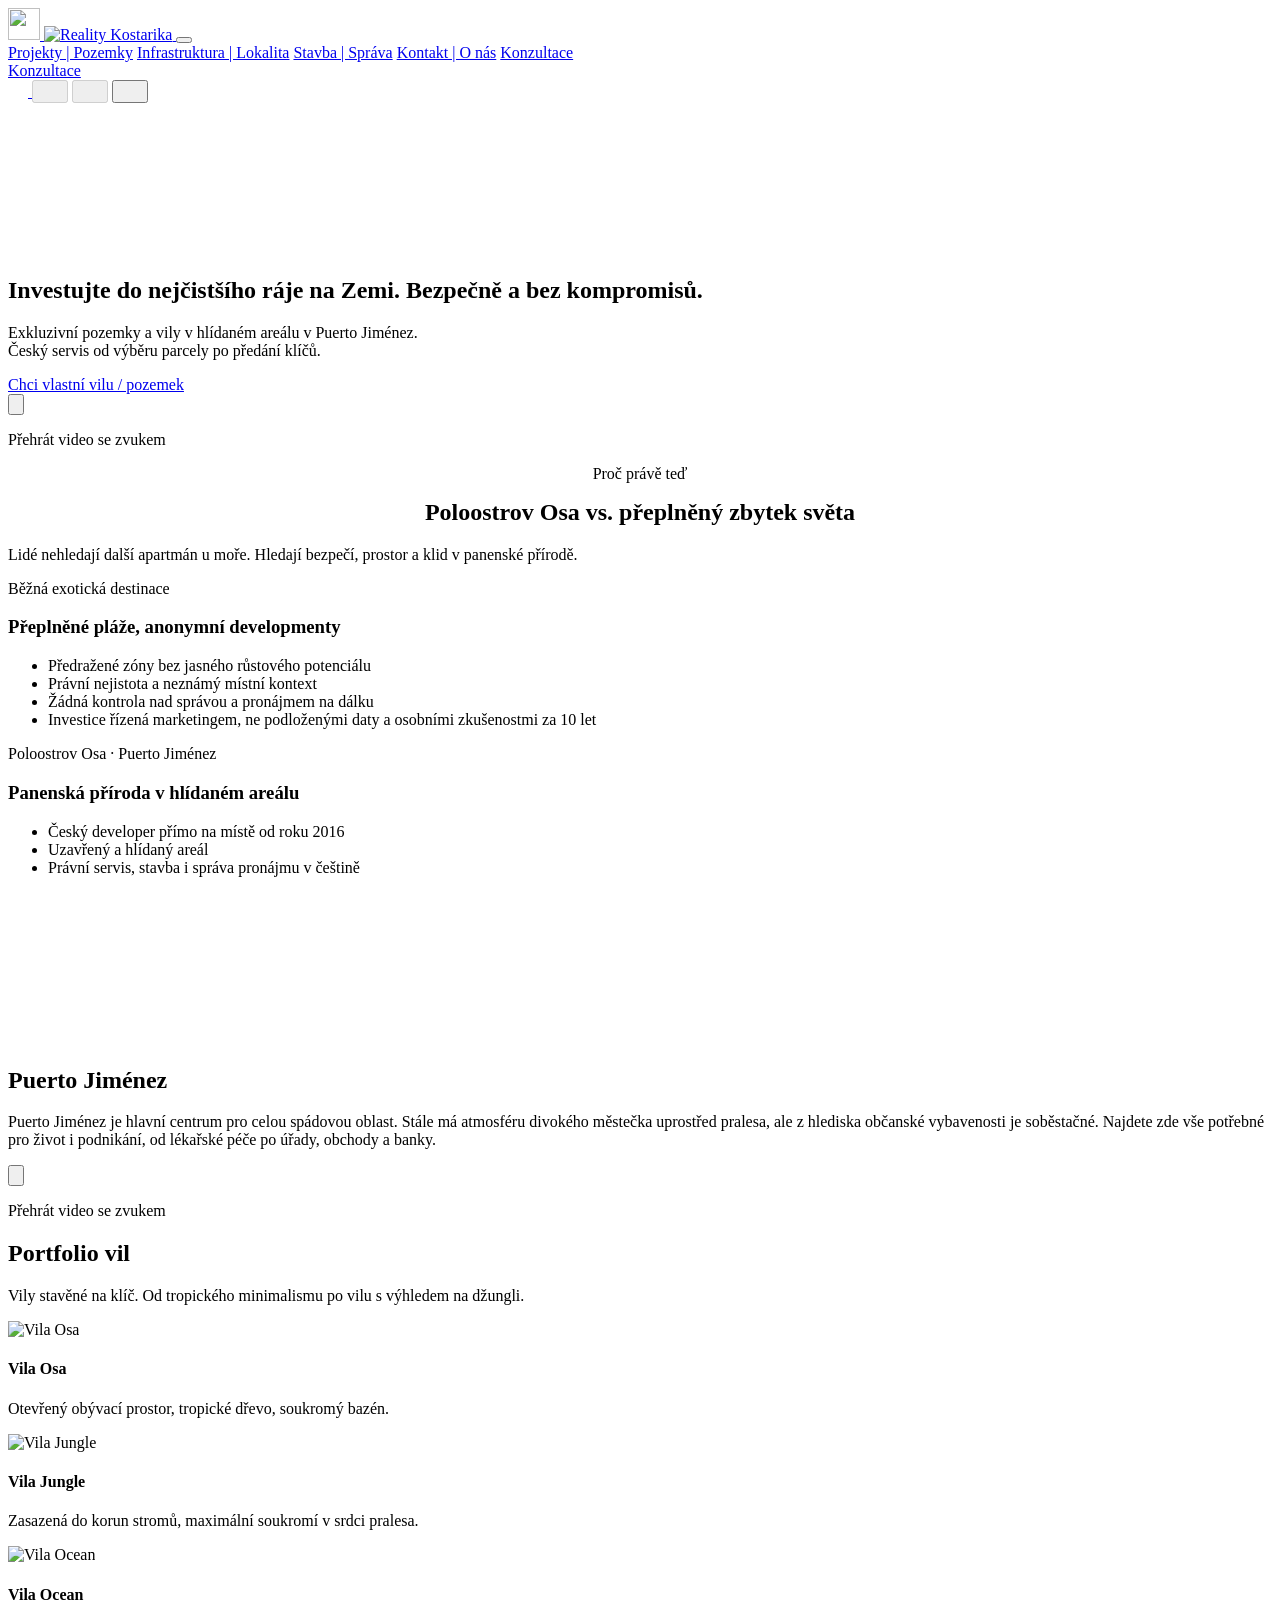
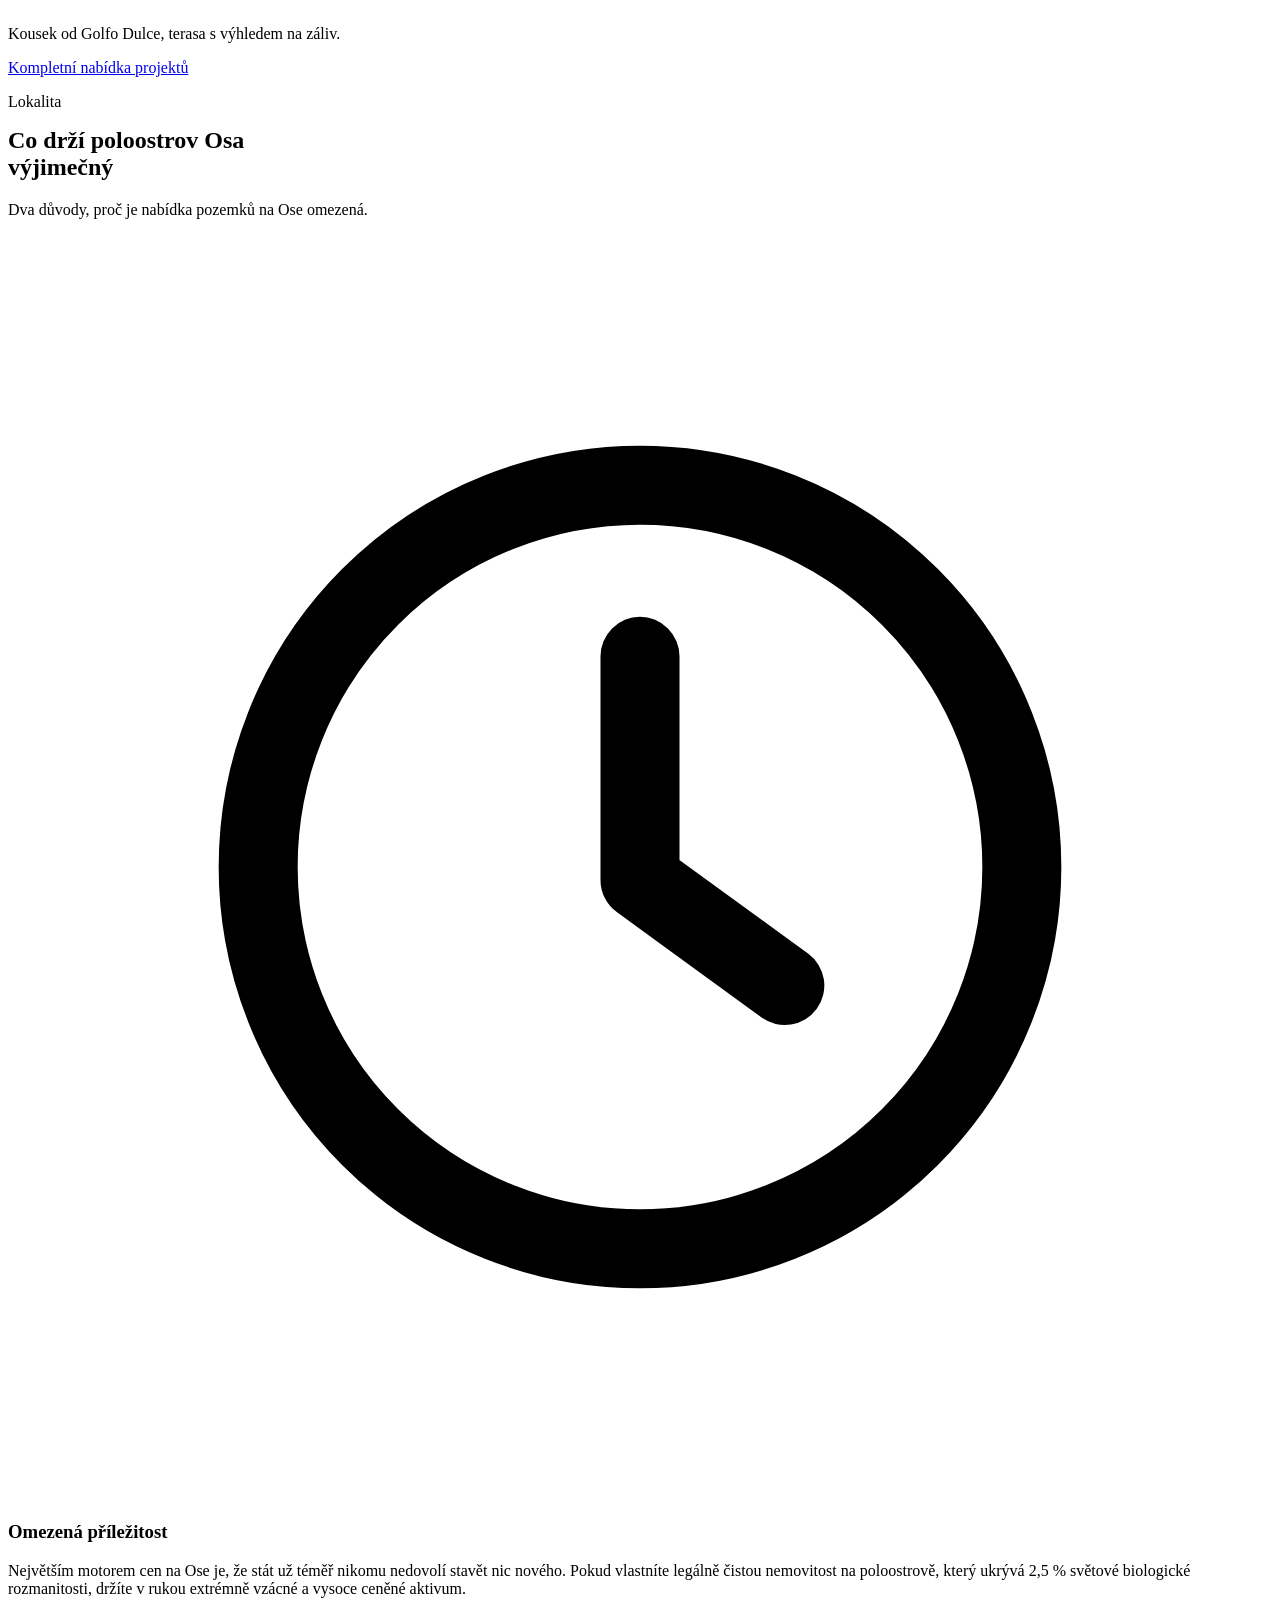
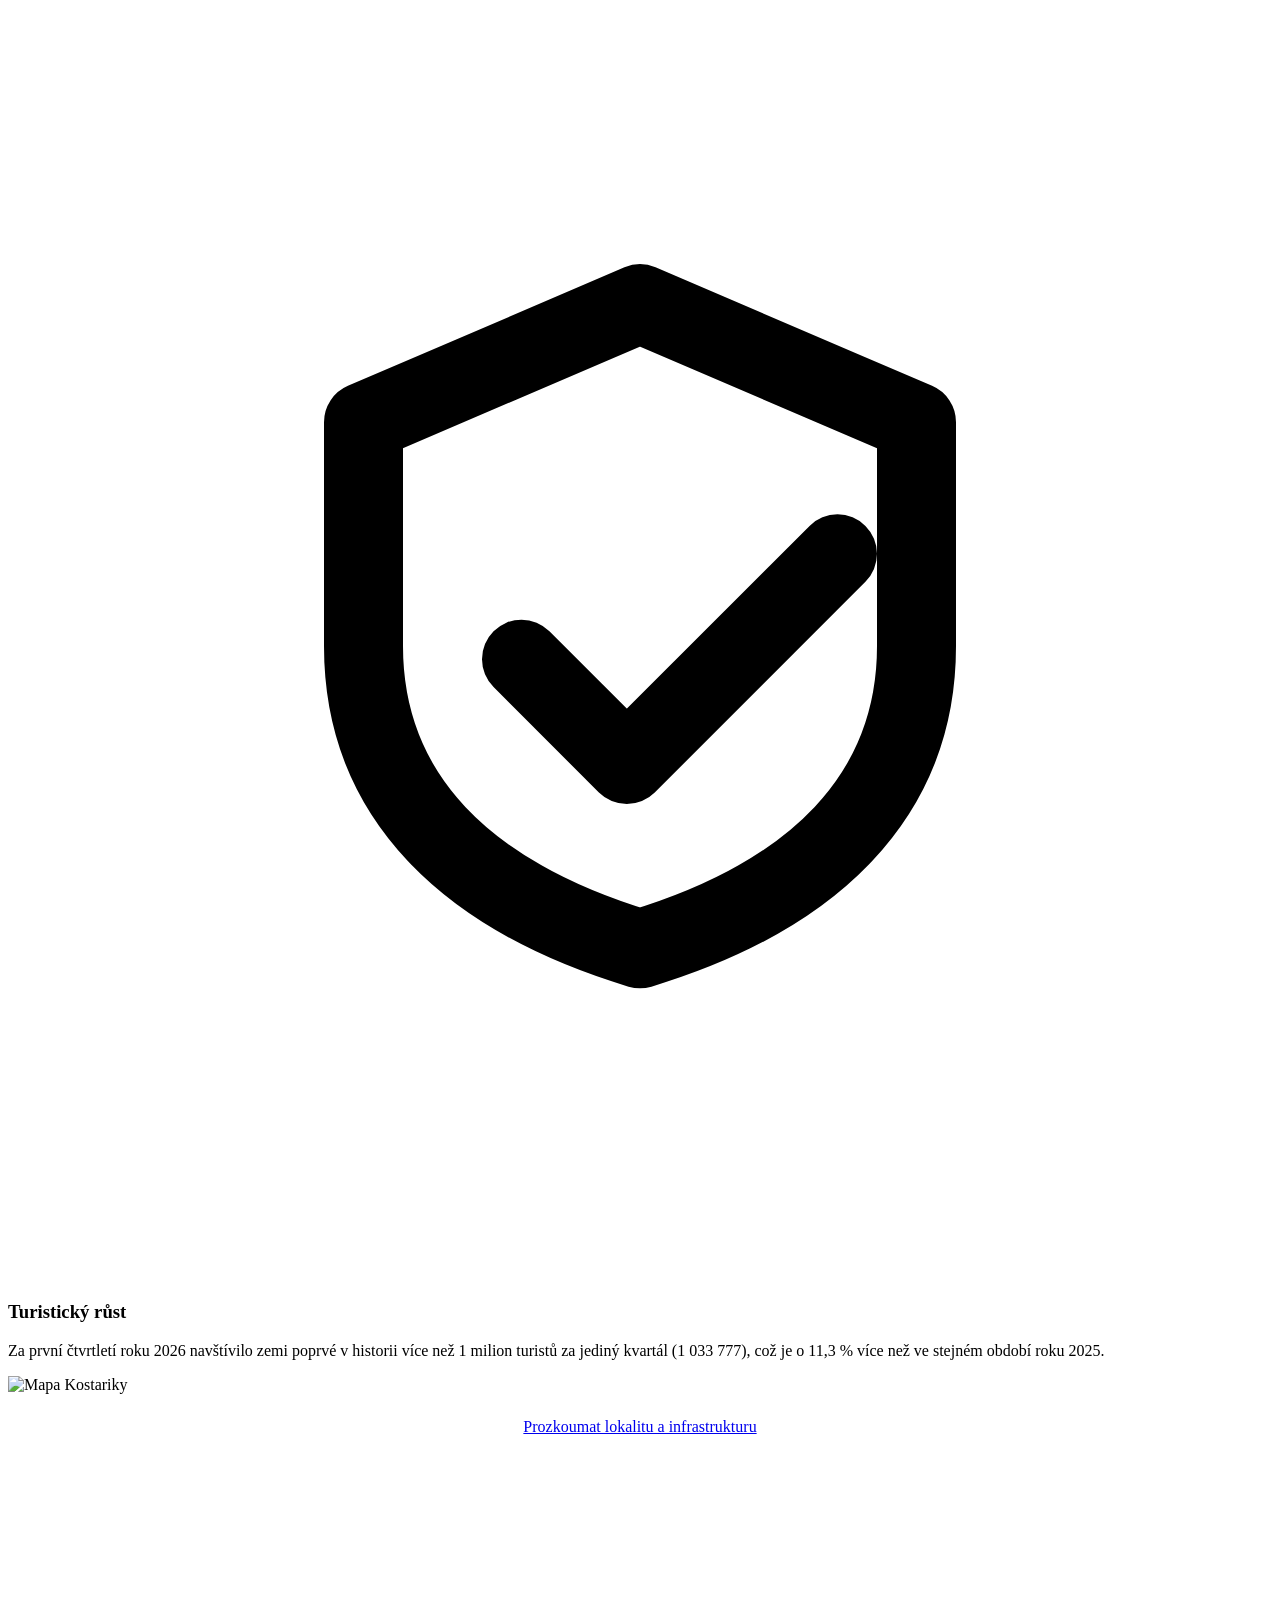
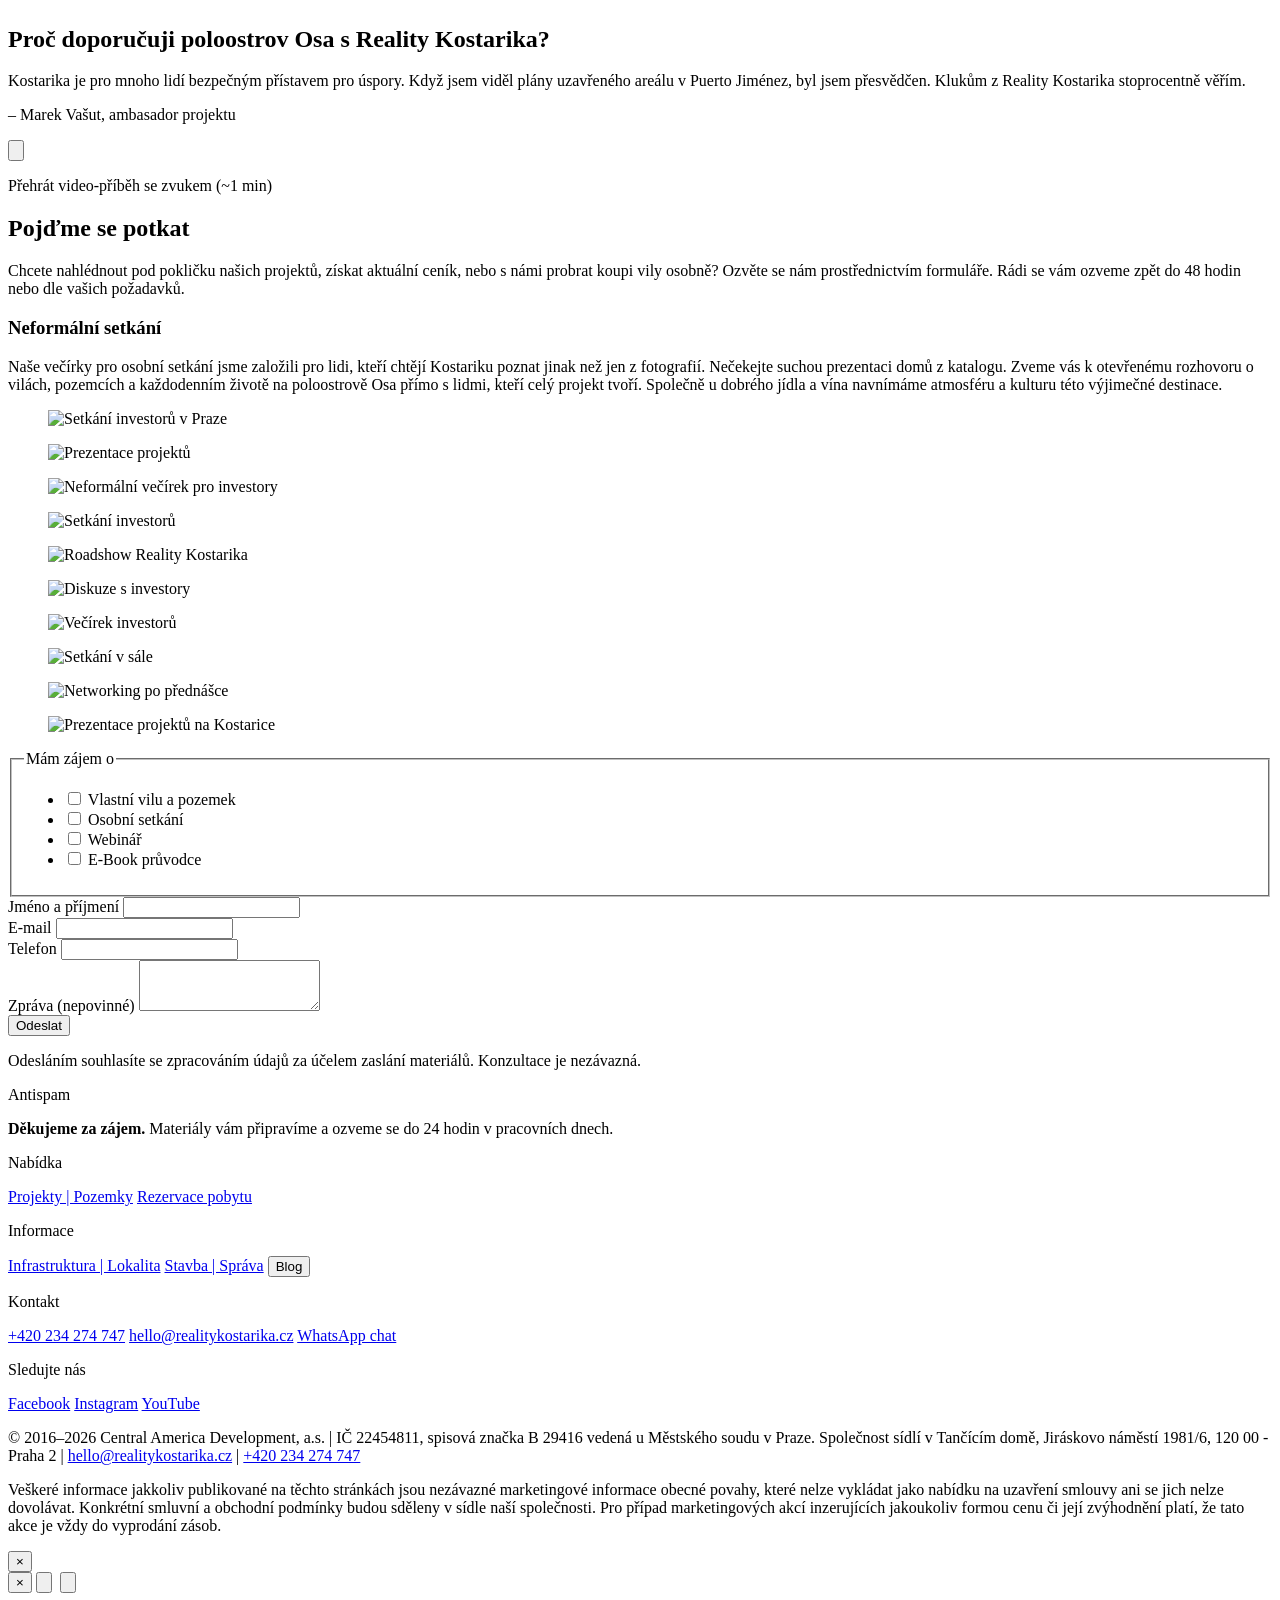
==== commit 66ca5d7b: "Odstraň letiště Uvita a investiční program a přidej anglickou verzi. Letiště není ve vládním plánu a" ====
--- a/index.html
+++ b/index.html
@@ -4,7 +4,7 @@
   <meta charset="utf-8">
   <meta name="viewport" content="width=device-width, initial-scale=1">
   <title>Reality Kostarika – Investujte do nejčistšího ráje na Zemi</title>
-  <meta name="description" content="Exkluzivní pozemky a vily v hlídaném areálu v Puerto Jiménez. Vlastní vila nebo investice bez vlastnictví – kompletní servis v češtině.">
+  <meta name="description" content="Exkluzivní pozemky a vily v hlídaném areálu v Puerto Jiménez. Vlastní vila s kompletním servisem v češtině.">
   <link rel="stylesheet" href="/costa/css/main.css">
   <link rel="icon" href="/costa/assets/images/logo.svg" type="image/svg+xml">
 </head>
@@ -20,7 +20,6 @@
       </button>
       <nav class="site-nav" id="site-nav" data-site-nav aria-label="Hlavní navigace">
         <a href="/costa/projekty-pozemky.html">Projekty | Pozemky</a>
-        <a href="/costa/investicni-program.html">Investiční program</a>
         <a href="/costa/infrastruktura-lokalita.html">Infrastruktura | Lokalita</a>
         <a href="/costa/stavba-sprava.html">Stavba | Správa</a>
         <a href="/costa/kontakt.html">Kontakt | O nás</a>
@@ -29,9 +28,9 @@
       <div class="site-header__actions">
         <a href="/costa/kontakt.html#kontakt-form" class="btn btn--outline-dark btn--sm site-header__cta site-header__cta-desktop">Konzultace</a>
         <nav class="lang-switcher" aria-label="Výběr jazyka">
-          <button type="button" class="lang-switcher__btn" disabled title="English — již brzy" aria-label="English — již brzy">
+          <a href="/costa/en/" class="lang-switcher__btn" title="English" aria-label="English">
             <img src="/costa/assets/icons/flag-us.svg" alt="" width="20" height="14" decoding="async">
-          </button>
+          </a>
           <button type="button" class="lang-switcher__btn" disabled title="Deutsch — již brzy" aria-label="Deutsch — již brzy">
             <img src="/costa/assets/icons/flag-de.svg" alt="" width="20" height="14" decoding="async">
           </button>
@@ -57,10 +56,9 @@
       <div class="container hero__content">
         <div class="hero__inner">
           <h1 class="heading-display" id="hero-heading">Investujte do nejčistšího ráje na Zemi. Bezpečně a bez kompromisů.</h1>
-          <p class="lead">Exkluzivní pozemky a vily v hlídaném areálu v Puerto Jiménez.<br>Vstupte na trh dřív, než ceny kvůli nové infrastruktuře raketově stoupnou.</p>
+          <p class="lead">Exkluzivní pozemky a vily v hlídaném areálu v Puerto Jiménez.<br>Český servis od výběru parcely po předání klíčů.</p>
           <div class="funnel">
             <a href="/costa/projekty-pozemky.html" class="btn btn--primary">Chci vlastní vilu / pozemek</a>
-            <a href="/costa/investicni-program.html" class="btn btn--outline">Chci investovat od <span data-invest-min>500 000 Kč</span></a>
           </div>
         </div>
         <div class="media-star__play-col">
@@ -77,7 +75,7 @@
       <div class="container">
         <p class="eyebrow" style="text-align:center">Proč právě teď</p>
         <h2 class="heading-section" id="contrast-heading" style="text-align:center;margin-top:0.75rem">Poloostrov Osa vs. přeplněný zbytek světa</h2>
-        <p class="lead contrast__intro">Investoři nehledají další apartmán u moře. Hledají bezpečí, prostor a načasování před infrastrukturním boomem.</p>
+        <p class="lead contrast__intro">Lidé nehledají další apartmán u moře. Hledají bezpečí, prostor a klid v panenské přírodě.</p>
         <div class="contrast__grid">
           <div class="contrast__col contrast__col--world">
             <p class="contrast__label">Běžná exotická destinace</p>
@@ -95,7 +93,6 @@
             <ul class="contrast__list">
               <li>Český developer přímo na místě od roku 2016</li>
               <li>Uzavřený a hlídaný areál</li>
-              <li>Mezinárodní letiště Uvita mění dostupnost celého regionu</li>
               <li>Právní servis, stavba i správa pronájmu v češtině</li>
             </ul>
           </div>
@@ -167,17 +164,10 @@
     <!-- Sekce 5: Infrastrukturní boom -->
     <section class="section rocket" aria-labelledby="rocket-heading">
       <div class="container">
-        <span class="urgency-banner">Časové okno</span>
-        <p class="eyebrow">Infrastrukturní boom</p>
-        <h2 class="heading-section" id="rocket-heading" style="margin-top:0.75rem;max-width:22ch">Proč hodnota vaší investice v nejbližších letech prudce vzroste?</h2>
-        <p class="lead rocket__lead">Tři pilíře, které mění ekonomiku jižní Kostariky.</p>
-        <p class="lead rocket__lead">Správný moment vstupu na realitní trh je klíčový.</p>
+        <p class="eyebrow">Lokalita</p>
+        <h2 class="heading-section" id="rocket-heading" style="margin-top:0.75rem;max-width:22ch">Co drží poloostrov Osa výjimečný</h2>
+        <p class="lead rocket__lead">Dva důvody, proč je nabídka pozemků na Ose omezená.</p>
         <div class="rocket__pillars">
-          <article class="pillar">
-            <svg class="pillar__icon" viewBox="0 0 24 24" fill="none" aria-hidden="true"><path d="M12 5.5 6.5 10.5V19h11V10.5L12 5.5z" stroke="currentColor" stroke-width="1.5" stroke-linejoin="round"/><path d="M10 19v-5.5h4V19" stroke="currentColor" stroke-width="1.5"/></svg>
-            <h3 class="pillar__title">Letiště Uvita</h3>
-            <p class="pillar__text">Schválený projekt dalšího mezinárodního letiště u města Uvita pro region Brunca přitáhne kapitál a turisty hlavně z USA a Kanady díky přímým letům. Očekává se skokový nárůst hodnoty nemovitostí i turistické návštěvnosti.</p>
-          </article>
           <article class="pillar">
             <svg class="pillar__icon" viewBox="0 0 24 24" fill="none" aria-hidden="true"><circle cx="12" cy="12" r="7.25" stroke="currentColor" stroke-width="1.5"/><path d="M12 8v4.25l2.75 2" stroke="currentColor" stroke-width="1.5" stroke-linecap="round" stroke-linejoin="round"/></svg>
             <h3 class="pillar__title">Omezená příležitost</h3>
@@ -191,8 +181,8 @@
         </div>
         <div class="rocket__map">
           <div class="rocket__map-canvas">
-            <img src="/costa/assets/images/hp-costa-rica-map.png" alt="Mapa Kostariky s letišti a rozvojovou infrastrukturou" width="1024" height="887">
-            <object data="/costa/assets/images/hp-costa-rica-map-markers.svg" type="image/svg+xml" class="rocket__map-overlay" aria-hidden="true"></object>
+            <img src="/costa/assets/images/hp-costa-rica-map.png" alt="Mapa Kostariky" width="1024" height="887">
+            <object data="/costa/assets/images/hp-costa-rica-map-markers.svg?v=nouvita" type="image/svg+xml" class="rocket__map-overlay" aria-hidden="true"></object>
           </div>
         </div>
         <p style="text-align:center;margin-top:1.5rem">
@@ -211,7 +201,7 @@
       <div class="container media-star__content">
         <div class="media-star__intro">
           <h2 class="heading-section media-star__heading" id="media-star-heading">Proč doporučuji poloostrov Osa s Reality Kostarika?</h2>
-          <p class="lead media-star__quote">Kostarika je pro mnoho lidí bezpečným přístavem pro úspory. Když jsem viděl plány uzavřeného areálu v Puerto Jiménez a blížící se infrastrukturní boom s novým letištěm, byl jsem přesvědčen. Klukům z Reality Kostarika stoprocentně věřím.</p>
+          <p class="lead media-star__quote">Kostarika je pro mnoho lidí bezpečným přístavem pro úspory. Když jsem viděl plány uzavřeného areálu v Puerto Jiménez, byl jsem přesvědčen. Klukům z Reality Kostarika stoprocentně věřím.</p>
           <p class="media-star__attribution">– Marek Vašut, ambasador projektu</p>
         </div>
         <div class="media-star__play-col">
@@ -230,11 +220,11 @@
           <div class="contact-cta__intro">
             <h2 class="heading-section contact-cta__heading" id="cta-heading">Pojďme se potkat</h2>
             <div class="contact-cta__copy">
-              <p class="lead contact-cta__lead">Chcete nahlédnout pod pokličku našich projektů, získat aktuální ceník, nebo s námi raději proberete své investiční plány osobně? Ozvěte se nám prostřednictvím formuláře. Rádi se vám ozveme zpět do 48 hodin nebo dle vašich požadavků.</p>
+              <p class="lead contact-cta__lead">Chcete nahlédnout pod pokličku našich projektů, získat aktuální ceník, nebo s námi probrat koupi vily osobně? Ozvěte se nám prostřednictvím formuláře. Rádi se vám ozveme zpět do 48 hodin nebo dle vašich požadavků.</p>
             </div>
             <div class="contact-cta__events">
               <h3 class="contact-cta__events-heading" id="investor-meetups-heading">Neformální setkání</h3>
-              <p class="lead contact-cta__lead contact-cta__events-text">Naše večírky pro osobní setkání jsme založili pro lidi, kteří chtějí Kostariku poznat jinak než jen z fotografií. Nečekejte suchou prezentaci domů z katalogu. Zveme vás k otevřenému dialogu o reálných investicích, datech a autentickém životě na poloostrově Osa přímo s lidmi, kteří celý projekt tvoří. Společně u dobrého jídla a vína navnímáme atmosféru, kulturu a byznysový rozměr této výjimečné destinace.</p>
+              <p class="lead contact-cta__lead contact-cta__events-text">Naše večírky pro osobní setkání jsme založili pro lidi, kteří chtějí Kostariku poznat jinak než jen z fotografií. Nečekejte suchou prezentaci domů z katalogu. Zveme vás k otevřenému rozhovoru o vilách, pozemcích a každodenním životě na poloostrově Osa přímo s lidmi, kteří celý projekt tvoří. Společně u dobrého jídla a vína navnímáme atmosféru a kulturu této výjimečné destinace.</p>
               <div class="team-carousel team-carousel--events" data-team-carousel aria-roledescription="carousel" aria-labelledby="investor-meetups-heading">
                 <div class="team-carousel__viewport">
                   <div class="team-carousel__track" data-team-carousel-track>
@@ -242,7 +232,7 @@
                       <img src="/costa/assets/events/69b2ccb34f0f4f3576349ebd_f97e67_3711f15104e64d9f987727aa337c1e78~mv2.avif" alt="Setkání investorů v Praze" width="640" height="480" loading="lazy" decoding="async">
                     </figure>
                     <figure class="event-photo">
-                      <img src="/costa/assets/events/69b2ccb366f6df3e1f548328_f97e67_8d1b9c2617594fcabb09e1aa01e0b4b3~mv2.avif" alt="Prezentace investičního programu" width="640" height="480" loading="lazy" decoding="async">
+                      <img src="/costa/assets/events/69b2ccb366f6df3e1f548328_f97e67_8d1b9c2617594fcabb09e1aa01e0b4b3~mv2.avif" alt="Prezentace projektů" width="640" height="480" loading="lazy" decoding="async">
                     </figure>
                     <figure class="event-photo">
                       <img src="/costa/assets/events/69b2ccb3fa9a5a618751b561_f97e67_586891e717fc4e40ae37b7f255cb253a~mv2.avif" alt="Neformální večírek pro investory" width="640" height="480" loading="lazy" decoding="async">
@@ -286,14 +276,8 @@
                   </li>
                   <li>
                     <label class="form-choice">
-                      <input type="checkbox" name="interest" value="investice">
-                      <span class="form-choice__text">Investici bez vlastnictví</span>
-                    </label>
-                  </li>
-                  <li>
-                    <label class="form-choice">
                       <input type="checkbox" name="interest" value="setkani">
-                      <span class="form-choice__text">Setkání investorů</span>
+                      <span class="form-choice__text">Osobní setkání</span>
                     </label>
                   </li>
                   <li>
@@ -346,7 +330,6 @@
           <p class="site-footer__title">Nabídka</p>
           <nav class="site-footer__links">
             <a href="/costa/projekty-pozemky.html" class="site-footer__link">Projekty | Pozemky</a>
-            <a href="/costa/investicni-program.html" class="site-footer__link">Investiční program</a>
             <a href="https://osabooking.com/" class="site-footer__link site-footer__link--pobyty" target="_blank" rel="noopener noreferrer">Rezervace pobytu</a>
           </nav>
         </div>
